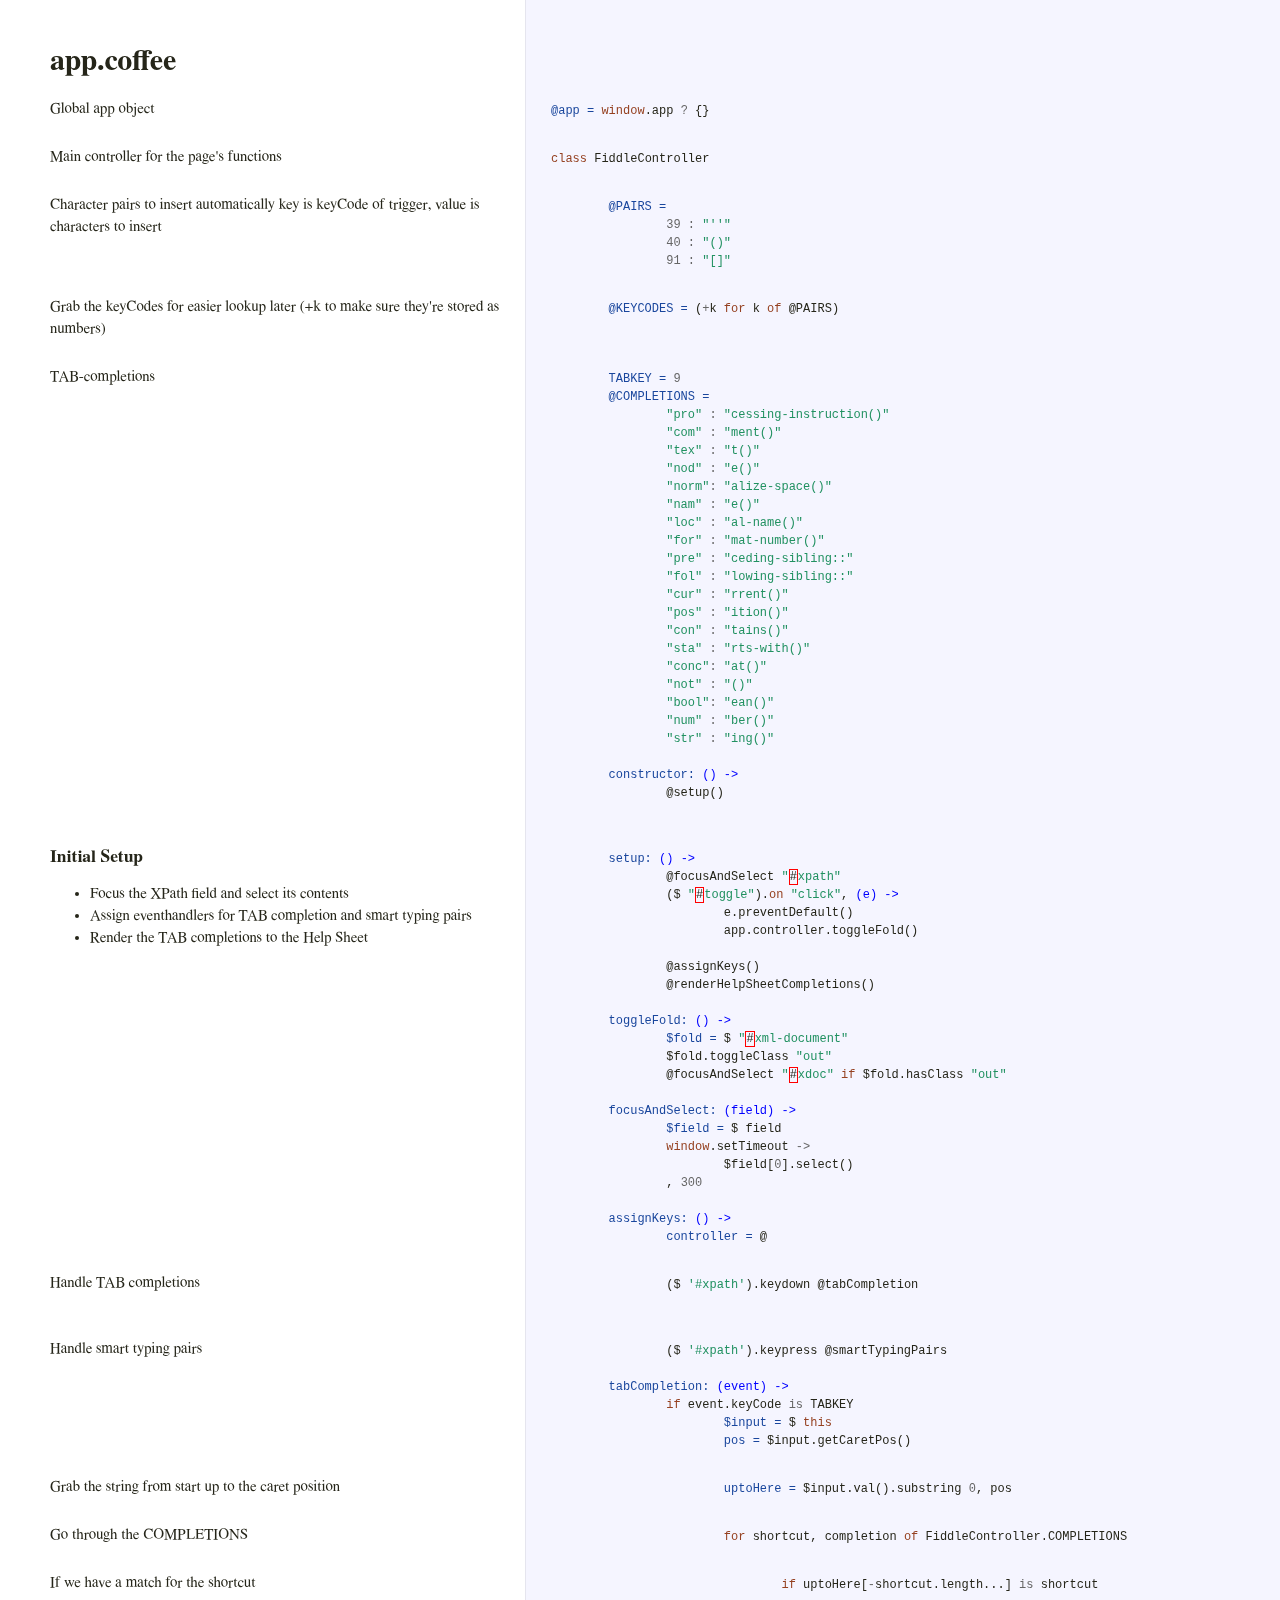
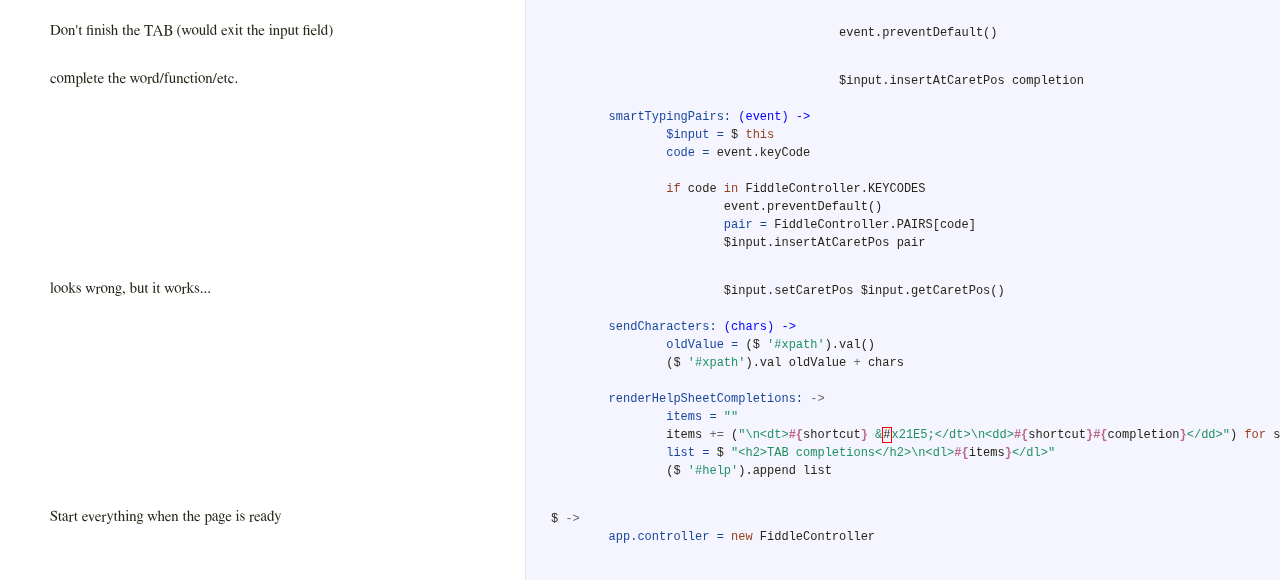
==== docs/app.html @ c20e6775 "Update docs/" ====
<!DOCTYPE html>  <html> <head>   <title>app.coffee</title>   <meta http-equiv="content-type" content="text/html; charset=UTF-8">   <link rel="stylesheet" media="all" href="docco.css" /> </head> <body>   <div id="container">     <div id="background"></div>          <table cellpadding="0" cellspacing="0">       <thead>         <tr>           <th class="docs">             <h1>               app.coffee             </h1>           </th>           <th class="code">           </th>         </tr>       </thead>       <tbody>                               <tr id="section-1">             <td class="docs">               <div class="pilwrap">                 <a class="pilcrow" href="#section-1">&#182;</a>               </div>               <p>Global app object </p>             </td>             <td class="code">               <div class="highlight"><pre><span class="vi">@app = </span><span class="nb">window</span><span class="p">.</span><span class="nx">app</span> <span class="o">?</span> <span class="p">{}</span>	</pre></div>             </td>           </tr>                               <tr id="section-2">             <td class="docs">               <div class="pilwrap">                 <a class="pilcrow" href="#section-2">&#182;</a>               </div>               <p>Main controller for the page's functions</p>             </td>             <td class="code">               <div class="highlight"><pre><span class="k">class</span> <span class="nx">FiddleController</span></pre></div>             </td>           </tr>                               <tr id="section-3">             <td class="docs">               <div class="pilwrap">                 <a class="pilcrow" href="#section-3">&#182;</a>               </div>               <p>Character pairs to insert automatically
key is keyCode of trigger, value is characters to insert</p>             </td>             <td class="code">               <div class="highlight"><pre>	<span class="vi">@PAIRS =</span>
		<span class="mi">39</span> <span class="o">:</span> <span class="s">&quot;&#39;&#39;&quot;</span>
		<span class="mi">40</span> <span class="o">:</span> <span class="s">&quot;()&quot;</span>
		<span class="mi">91</span> <span class="o">:</span> <span class="s">&quot;[]&quot;</span></pre></div>             </td>           </tr>                               <tr id="section-4">             <td class="docs">               <div class="pilwrap">                 <a class="pilcrow" href="#section-4">&#182;</a>               </div>               <p>Grab the keyCodes for easier lookup later (+k to make sure they're stored as numbers)</p>             </td>             <td class="code">               <div class="highlight"><pre>	<span class="vi">@KEYCODES = </span><span class="p">(</span><span class="o">+</span><span class="nx">k</span> <span class="k">for</span> <span class="nx">k</span> <span class="k">of</span> <span class="nx">@PAIRS</span><span class="p">)</span>
	</pre></div>             </td>           </tr>                               <tr id="section-5">             <td class="docs">               <div class="pilwrap">                 <a class="pilcrow" href="#section-5">&#182;</a>               </div>               <p>TAB-completions</p>             </td>             <td class="code">               <div class="highlight"><pre>	<span class="nv">TABKEY = </span><span class="mi">9</span>
	<span class="vi">@COMPLETIONS =</span>
		<span class="s">&quot;pro&quot;</span> <span class="o">:</span> <span class="s">&quot;cessing-instruction()&quot;</span>
		<span class="s">&quot;com&quot;</span> <span class="o">:</span> <span class="s">&quot;ment()&quot;</span>
		<span class="s">&quot;tex&quot;</span> <span class="o">:</span> <span class="s">&quot;t()&quot;</span>
		<span class="s">&quot;nod&quot;</span> <span class="o">:</span> <span class="s">&quot;e()&quot;</span>
		<span class="s">&quot;norm&quot;</span><span class="o">:</span> <span class="s">&quot;alize-space()&quot;</span>
		<span class="s">&quot;nam&quot;</span> <span class="o">:</span> <span class="s">&quot;e()&quot;</span>
		<span class="s">&quot;loc&quot;</span> <span class="o">:</span> <span class="s">&quot;al-name()&quot;</span>
		<span class="s">&quot;for&quot;</span> <span class="o">:</span> <span class="s">&quot;mat-number()&quot;</span>
		<span class="s">&quot;pre&quot;</span> <span class="o">:</span> <span class="s">&quot;ceding-sibling::&quot;</span>
		<span class="s">&quot;fol&quot;</span> <span class="o">:</span> <span class="s">&quot;lowing-sibling::&quot;</span>
		<span class="s">&quot;cur&quot;</span> <span class="o">:</span> <span class="s">&quot;rrent()&quot;</span>
		<span class="s">&quot;pos&quot;</span> <span class="o">:</span> <span class="s">&quot;ition()&quot;</span>
		<span class="s">&quot;con&quot;</span> <span class="o">:</span> <span class="s">&quot;tains()&quot;</span>
		<span class="s">&quot;sta&quot;</span> <span class="o">:</span> <span class="s">&quot;rts-with()&quot;</span>
		<span class="s">&quot;conc&quot;</span><span class="o">:</span> <span class="s">&quot;at()&quot;</span>
		<span class="s">&quot;not&quot;</span> <span class="o">:</span> <span class="s">&quot;()&quot;</span>
		<span class="s">&quot;bool&quot;</span><span class="o">:</span> <span class="s">&quot;ean()&quot;</span>
		<span class="s">&quot;num&quot;</span> <span class="o">:</span> <span class="s">&quot;ber()&quot;</span>
		<span class="s">&quot;str&quot;</span> <span class="o">:</span> <span class="s">&quot;ing()&quot;</span>
	
	<span class="nv">constructor: </span><span class="nf">() -&gt;</span>
		<span class="nx">@setup</span><span class="p">()</span>
	</pre></div>             </td>           </tr>                               <tr id="section-6">             <td class="docs">               <div class="pilwrap">                 <a class="pilcrow" href="#section-6">&#182;</a>               </div>               <h3>Initial Setup</h3>

<ul>
<li>Focus the XPath field and select its contents</li>
<li>Assign eventhandlers for TAB completion and smart typing pairs</li>
<li>Render the TAB completions to the Help Sheet</li>
</ul>             </td>             <td class="code">               <div class="highlight"><pre>	<span class="nv">setup: </span><span class="nf">() -&gt;</span>
		<span class="nx">@focusAndSelect</span> <span class="s">&quot;</span><span class="err">#</span><span class="s">xpath&quot;</span>
		<span class="p">(</span><span class="nx">$</span> <span class="s">&quot;</span><span class="err">#</span><span class="s">toggle&quot;</span><span class="p">).</span><span class="kc">on</span> <span class="s">&quot;click&quot;</span><span class="p">,</span> <span class="nf">(e) -&gt;</span>
			<span class="nx">e</span><span class="p">.</span><span class="nx">preventDefault</span><span class="p">()</span>
			<span class="nx">app</span><span class="p">.</span><span class="nx">controller</span><span class="p">.</span><span class="nx">toggleFold</span><span class="p">()</span>

		<span class="nx">@assignKeys</span><span class="p">()</span>
		<span class="nx">@renderHelpSheetCompletions</span><span class="p">()</span>
	
	<span class="nv">toggleFold: </span><span class="nf">() -&gt;</span>
		<span class="nv">$fold = </span><span class="nx">$</span> <span class="s">&quot;</span><span class="err">#</span><span class="s">xml-document&quot;</span>
		<span class="nx">$fold</span><span class="p">.</span><span class="nx">toggleClass</span> <span class="s">&quot;out&quot;</span>
		<span class="nx">@focusAndSelect</span> <span class="s">&quot;</span><span class="err">#</span><span class="s">xdoc&quot;</span> <span class="k">if</span> <span class="nx">$fold</span><span class="p">.</span><span class="nx">hasClass</span> <span class="s">&quot;out&quot;</span>

	<span class="nv">focusAndSelect: </span><span class="nf">(field) -&gt;</span>
		<span class="nv">$field = </span><span class="nx">$</span> <span class="nx">field</span>
		<span class="nb">window</span><span class="p">.</span><span class="nx">setTimeout</span> <span class="o">-&gt;</span>
			<span class="nx">$field</span><span class="p">[</span><span class="mi">0</span><span class="p">].</span><span class="nx">select</span><span class="p">()</span>
		<span class="p">,</span> <span class="mi">300</span>

	<span class="nv">assignKeys: </span><span class="nf">() -&gt;</span>
		<span class="nv">controller = </span><span class="nx">@</span></pre></div>             </td>           </tr>                               <tr id="section-7">             <td class="docs">               <div class="pilwrap">                 <a class="pilcrow" href="#section-7">&#182;</a>               </div>               <p>Handle TAB completions</p>             </td>             <td class="code">               <div class="highlight"><pre>		<span class="p">(</span><span class="nx">$</span> <span class="s">&#39;#xpath&#39;</span><span class="p">).</span><span class="nx">keydown</span> <span class="nx">@tabCompletion</span>
		</pre></div>             </td>           </tr>                               <tr id="section-8">             <td class="docs">               <div class="pilwrap">                 <a class="pilcrow" href="#section-8">&#182;</a>               </div>               <p>Handle smart typing pairs</p>             </td>             <td class="code">               <div class="highlight"><pre>		<span class="p">(</span><span class="nx">$</span> <span class="s">&#39;#xpath&#39;</span><span class="p">).</span><span class="nx">keypress</span> <span class="nx">@smartTypingPairs</span>
	
	<span class="nv">tabCompletion: </span><span class="nf">(event) -&gt;</span>
		<span class="k">if</span> <span class="nx">event</span><span class="p">.</span><span class="nx">keyCode</span> <span class="o">is</span> <span class="nx">TABKEY</span>
			<span class="nv">$input = </span><span class="nx">$</span> <span class="k">this</span>
			<span class="nv">pos = </span><span class="nx">$input</span><span class="p">.</span><span class="nx">getCaretPos</span><span class="p">()</span></pre></div>             </td>           </tr>                               <tr id="section-9">             <td class="docs">               <div class="pilwrap">                 <a class="pilcrow" href="#section-9">&#182;</a>               </div>               <p>Grab the string from start up to the caret position</p>             </td>             <td class="code">               <div class="highlight"><pre>			<span class="nv">uptoHere = </span><span class="nx">$input</span><span class="p">.</span><span class="nx">val</span><span class="p">().</span><span class="nx">substring</span> <span class="mi">0</span><span class="p">,</span> <span class="nx">pos</span></pre></div>             </td>           </tr>                               <tr id="section-10">             <td class="docs">               <div class="pilwrap">                 <a class="pilcrow" href="#section-10">&#182;</a>               </div>               <p>Go through the COMPLETIONS</p>             </td>             <td class="code">               <div class="highlight"><pre>			<span class="k">for</span> <span class="nx">shortcut</span><span class="p">,</span> <span class="nx">completion</span> <span class="k">of</span> <span class="nx">FiddleController</span><span class="p">.</span><span class="nx">COMPLETIONS</span></pre></div>             </td>           </tr>                               <tr id="section-11">             <td class="docs">               <div class="pilwrap">                 <a class="pilcrow" href="#section-11">&#182;</a>               </div>               <p>If we have a match for the shortcut</p>             </td>             <td class="code">               <div class="highlight"><pre>				<span class="k">if</span> <span class="nx">uptoHere</span><span class="p">[</span><span class="o">-</span><span class="nx">shortcut</span><span class="p">.</span><span class="nx">length</span><span class="p">...]</span> <span class="o">is</span> <span class="nx">shortcut</span></pre></div>             </td>           </tr>                               <tr id="section-12">             <td class="docs">               <div class="pilwrap">                 <a class="pilcrow" href="#section-12">&#182;</a>               </div>               <p>Don't finish the TAB (would exit the input field) </p>             </td>             <td class="code">               <div class="highlight"><pre>					<span class="nx">event</span><span class="p">.</span><span class="nx">preventDefault</span><span class="p">()</span></pre></div>             </td>           </tr>                               <tr id="section-13">             <td class="docs">               <div class="pilwrap">                 <a class="pilcrow" href="#section-13">&#182;</a>               </div>               <p>complete the word/function/etc.</p>             </td>             <td class="code">               <div class="highlight"><pre>					<span class="nx">$input</span><span class="p">.</span><span class="nx">insertAtCaretPos</span> <span class="nx">completion</span>
	
	<span class="nv">smartTypingPairs: </span><span class="nf">(event) -&gt;</span>
		<span class="nv">$input = </span><span class="nx">$</span> <span class="k">this</span>
		<span class="nv">code = </span><span class="nx">event</span><span class="p">.</span><span class="nx">keyCode</span>
		
		<span class="k">if</span> <span class="nx">code</span> <span class="k">in</span> <span class="nx">FiddleController</span><span class="p">.</span><span class="nx">KEYCODES</span>
			<span class="nx">event</span><span class="p">.</span><span class="nx">preventDefault</span><span class="p">()</span>
			<span class="nv">pair = </span><span class="nx">FiddleController</span><span class="p">.</span><span class="nx">PAIRS</span><span class="p">[</span><span class="nx">code</span><span class="p">]</span>
			<span class="nx">$input</span><span class="p">.</span><span class="nx">insertAtCaretPos</span> <span class="nx">pair</span></pre></div>             </td>           </tr>                               <tr id="section-14">             <td class="docs">               <div class="pilwrap">                 <a class="pilcrow" href="#section-14">&#182;</a>               </div>               <p>looks wrong, but it works...</p>             </td>             <td class="code">               <div class="highlight"><pre>			<span class="nx">$input</span><span class="p">.</span><span class="nx">setCaretPos</span> <span class="nx">$input</span><span class="p">.</span><span class="nx">getCaretPos</span><span class="p">()</span>
	
	<span class="nv">sendCharacters: </span><span class="nf">(chars) -&gt;</span>
		<span class="nv">oldValue = </span><span class="p">(</span><span class="nx">$</span> <span class="s">&#39;#xpath&#39;</span><span class="p">).</span><span class="nx">val</span><span class="p">()</span>
		<span class="p">(</span><span class="nx">$</span> <span class="s">&#39;#xpath&#39;</span><span class="p">).</span><span class="nx">val</span> <span class="nx">oldValue</span> <span class="o">+</span> <span class="nx">chars</span>
		
	<span class="nv">renderHelpSheetCompletions: </span><span class="o">-&gt;</span>
		<span class="nv">items = </span><span class="s">&quot;&quot;</span>
		<span class="nx">items</span> <span class="o">+=</span> <span class="p">(</span><span class="s">&quot;\n&lt;dt&gt;</span><span class="si">#{</span><span class="nx">shortcut</span><span class="si">}</span><span class="s"> &amp;</span><span class="err">#</span><span class="s">x21E5;&lt;/dt&gt;\n&lt;dd&gt;</span><span class="si">#{</span><span class="nx">shortcut</span><span class="si">}#{</span><span class="nx">completion</span><span class="si">}</span><span class="s">&lt;/dd&gt;&quot;</span><span class="p">)</span> <span class="k">for</span> <span class="nx">shortcut</span><span class="p">,</span> <span class="nx">completion</span> <span class="k">of</span> <span class="nx">FiddleController</span><span class="p">.</span><span class="nx">COMPLETIONS</span> 
		<span class="nv">list = </span><span class="nx">$</span> <span class="s">&quot;&lt;h2&gt;TAB completions&lt;/h2&gt;\n&lt;dl&gt;</span><span class="si">#{</span><span class="nx">items</span><span class="si">}</span><span class="s">&lt;/dl&gt;&quot;</span>
		<span class="p">(</span><span class="nx">$</span> <span class="s">&#39;#help&#39;</span><span class="p">).</span><span class="nx">append</span> <span class="nx">list</span></pre></div>             </td>           </tr>                               <tr id="section-15">             <td class="docs">               <div class="pilwrap">                 <a class="pilcrow" href="#section-15">&#182;</a>               </div>               <p>Start everything when the page is ready</p>             </td>             <td class="code">               <div class="highlight"><pre><span class="nx">$</span> <span class="o">-&gt;</span>
	<span class="nv">app.controller = </span><span class="k">new</span> <span class="nx">FiddleController</span>

</pre></div>             </td>           </tr>                </tbody>     </table>   </div> </body> </html>
---- docs/docco.css ----
/*--------------------- Layout and Typography ----------------------------*/
body {
  font-family: 'Palatino Linotype', 'Book Antiqua', Palatino, FreeSerif, serif;
  font-size: 15px;
  line-height: 22px;
  color: #252519;
  margin: 0; padding: 0;
}
a {
  color: #261a3b;
}
  a:visited {
    color: #261a3b;
  }
p {
  margin: 0 0 15px 0;
}
h1, h2, h3, h4, h5, h6 {
  margin: 0px 0 15px 0;
}
  h1 {
    margin-top: 40px;
  }
#container {
  position: relative;
}
#background {
  position: fixed;
  top: 0; left: 525px; right: 0; bottom: 0;
  background: #f5f5ff;
  border-left: 1px solid #e5e5ee;
  z-index: -1;
}
#jump_to, #jump_page {
  background: white;
  -webkit-box-shadow: 0 0 25px #777; -moz-box-shadow: 0 0 25px #777;
  -webkit-border-bottom-left-radius: 5px; -moz-border-radius-bottomleft: 5px;
  font: 10px Arial;
  text-transform: uppercase;
  cursor: pointer;
  text-align: right;
}
#jump_to, #jump_wrapper {
  position: fixed;
  right: 0; top: 0;
  padding: 5px 10px;
}
  #jump_wrapper {
    padding: 0;
    display: none;
  }
    #jump_to:hover #jump_wrapper {
      display: block;
    }
    #jump_page {
      padding: 5px 0 3px;
      margin: 0 0 25px 25px;
    }
      #jump_page .source {
        display: block;
        padding: 5px 10px;
        text-decoration: none;
        border-top: 1px solid #eee;
      }
        #jump_page .source:hover {
          background: #f5f5ff;
        }
        #jump_page .source:first-child {
        }
table td {
  border: 0;
  outline: 0;
}
  td.docs, th.docs {
    max-width: 450px;
    min-width: 450px;
    min-height: 5px;
    padding: 10px 25px 1px 50px;
    overflow-x: hidden;
    vertical-align: top;
    text-align: left;
  }
    .docs pre {
      margin: 15px 0 15px;
      padding-left: 15px;
    }
    .docs p tt, .docs p code {
      background: #f8f8ff;
      border: 1px solid #dedede;
      font-size: 12px;
      padding: 0 0.2em;
    }
    .pilwrap {
      position: relative;
    }
      .pilcrow {
        font: 12px Arial;
        text-decoration: none;
        color: #454545;
        position: absolute;
        top: 3px; left: -20px;
        padding: 1px 2px;
        opacity: 0;
        -webkit-transition: opacity 0.2s linear;
      }
        td.docs:hover .pilcrow {
          opacity: 1;
        }
  td.code, th.code {
    padding: 14px 15px 16px 25px;
    width: 100%;
    vertical-align: top;
    background: #f5f5ff;
    border-left: 1px solid #e5e5ee;
  }
    pre, tt, code {
      font-size: 12px; line-height: 18px;
      font-family: Monaco, Consolas, "Lucida Console", monospace;
      margin: 0; padding: 0;
    }


/*---------------------- Syntax Highlighting -----------------------------*/
td.linenos { background-color: #f0f0f0; padding-right: 10px; }
span.lineno { background-color: #f0f0f0; padding: 0 5px 0 5px; }
body .hll { background-color: #ffffcc }
body .c { color: #408080; font-style: italic }  /* Comment */
body .err { border: 1px solid #FF0000 }         /* Error */
body .k { color: #954121 }                      /* Keyword */
body .o { color: #666666 }                      /* Operator */
body .cm { color: #408080; font-style: italic } /* Comment.Multiline */
body .cp { color: #BC7A00 }                     /* Comment.Preproc */
body .c1 { color: #408080; font-style: italic } /* Comment.Single */
body .cs { color: #408080; font-style: italic } /* Comment.Special */
body .gd { color: #A00000 }                     /* Generic.Deleted */
body .ge { font-style: italic }                 /* Generic.Emph */
body .gr { color: #FF0000 }                     /* Generic.Error */
body .gh { color: #000080; font-weight: bold }  /* Generic.Heading */
body .gi { color: #00A000 }                     /* Generic.Inserted */
body .go { color: #808080 }                     /* Generic.Output */
body .gp { color: #000080; font-weight: bold }  /* Generic.Prompt */
body .gs { font-weight: bold }                  /* Generic.Strong */
body .gu { color: #800080; font-weight: bold }  /* Generic.Subheading */
body .gt { color: #0040D0 }                     /* Generic.Traceback */
body .kc { color: #954121 }                     /* Keyword.Constant */
body .kd { color: #954121; font-weight: bold }  /* Keyword.Declaration */
body .kn { color: #954121; font-weight: bold }  /* Keyword.Namespace */
body .kp { color: #954121 }                     /* Keyword.Pseudo */
body .kr { color: #954121; font-weight: bold }  /* Keyword.Reserved */
body .kt { color: #B00040 }                     /* Keyword.Type */
body .m { color: #666666 }                      /* Literal.Number */
body .s { color: #219161 }                      /* Literal.String */
body .na { color: #7D9029 }                     /* Name.Attribute */
body .nb { color: #954121 }                     /* Name.Builtin */
body .nc { color: #0000FF; font-weight: bold }  /* Name.Class */
body .no { color: #880000 }                     /* Name.Constant */
body .nd { color: #AA22FF }                     /* Name.Decorator */
body .ni { color: #999999; font-weight: bold }  /* Name.Entity */
body .ne { color: #D2413A; font-weight: bold }  /* Name.Exception */
body .nf { color: #0000FF }                     /* Name.Function */
body .nl { color: #A0A000 }                     /* Name.Label */
body .nn { color: #0000FF; font-weight: bold }  /* Name.Namespace */
body .nt { color: #954121; font-weight: bold }  /* Name.Tag */
body .nv { color: #19469D }                     /* Name.Variable */
body .ow { color: #AA22FF; font-weight: bold }  /* Operator.Word */
body .w { color: #bbbbbb }                      /* Text.Whitespace */
body .mf { color: #666666 }                     /* Literal.Number.Float */
body .mh { color: #666666 }                     /* Literal.Number.Hex */
body .mi { color: #666666 }                     /* Literal.Number.Integer */
body .mo { color: #666666 }                     /* Literal.Number.Oct */
body .sb { color: #219161 }                     /* Literal.String.Backtick */
body .sc { color: #219161 }                     /* Literal.String.Char */
body .sd { color: #219161; font-style: italic } /* Literal.String.Doc */
body .s2 { color: #219161 }                     /* Literal.String.Double */
body .se { color: #BB6622; font-weight: bold }  /* Literal.String.Escape */
body .sh { color: #219161 }                     /* Literal.String.Heredoc */
body .si { color: #BB6688; font-weight: bold }  /* Literal.String.Interpol */
body .sx { color: #954121 }                     /* Literal.String.Other */
body .sr { color: #BB6688 }                     /* Literal.String.Regex */
body .s1 { color: #219161 }                     /* Literal.String.Single */
body .ss { color: #19469D }                     /* Literal.String.Symbol */
body .bp { color: #954121 }                     /* Name.Builtin.Pseudo */
body .vc { color: #19469D }                     /* Name.Variable.Class */
body .vg { color: #19469D }                     /* Name.Variable.Global */
body .vi { color: #19469D }                     /* Name.Variable.Instance */
body .il { color: #666666 }                     /* Literal.Number.Integer.Long */
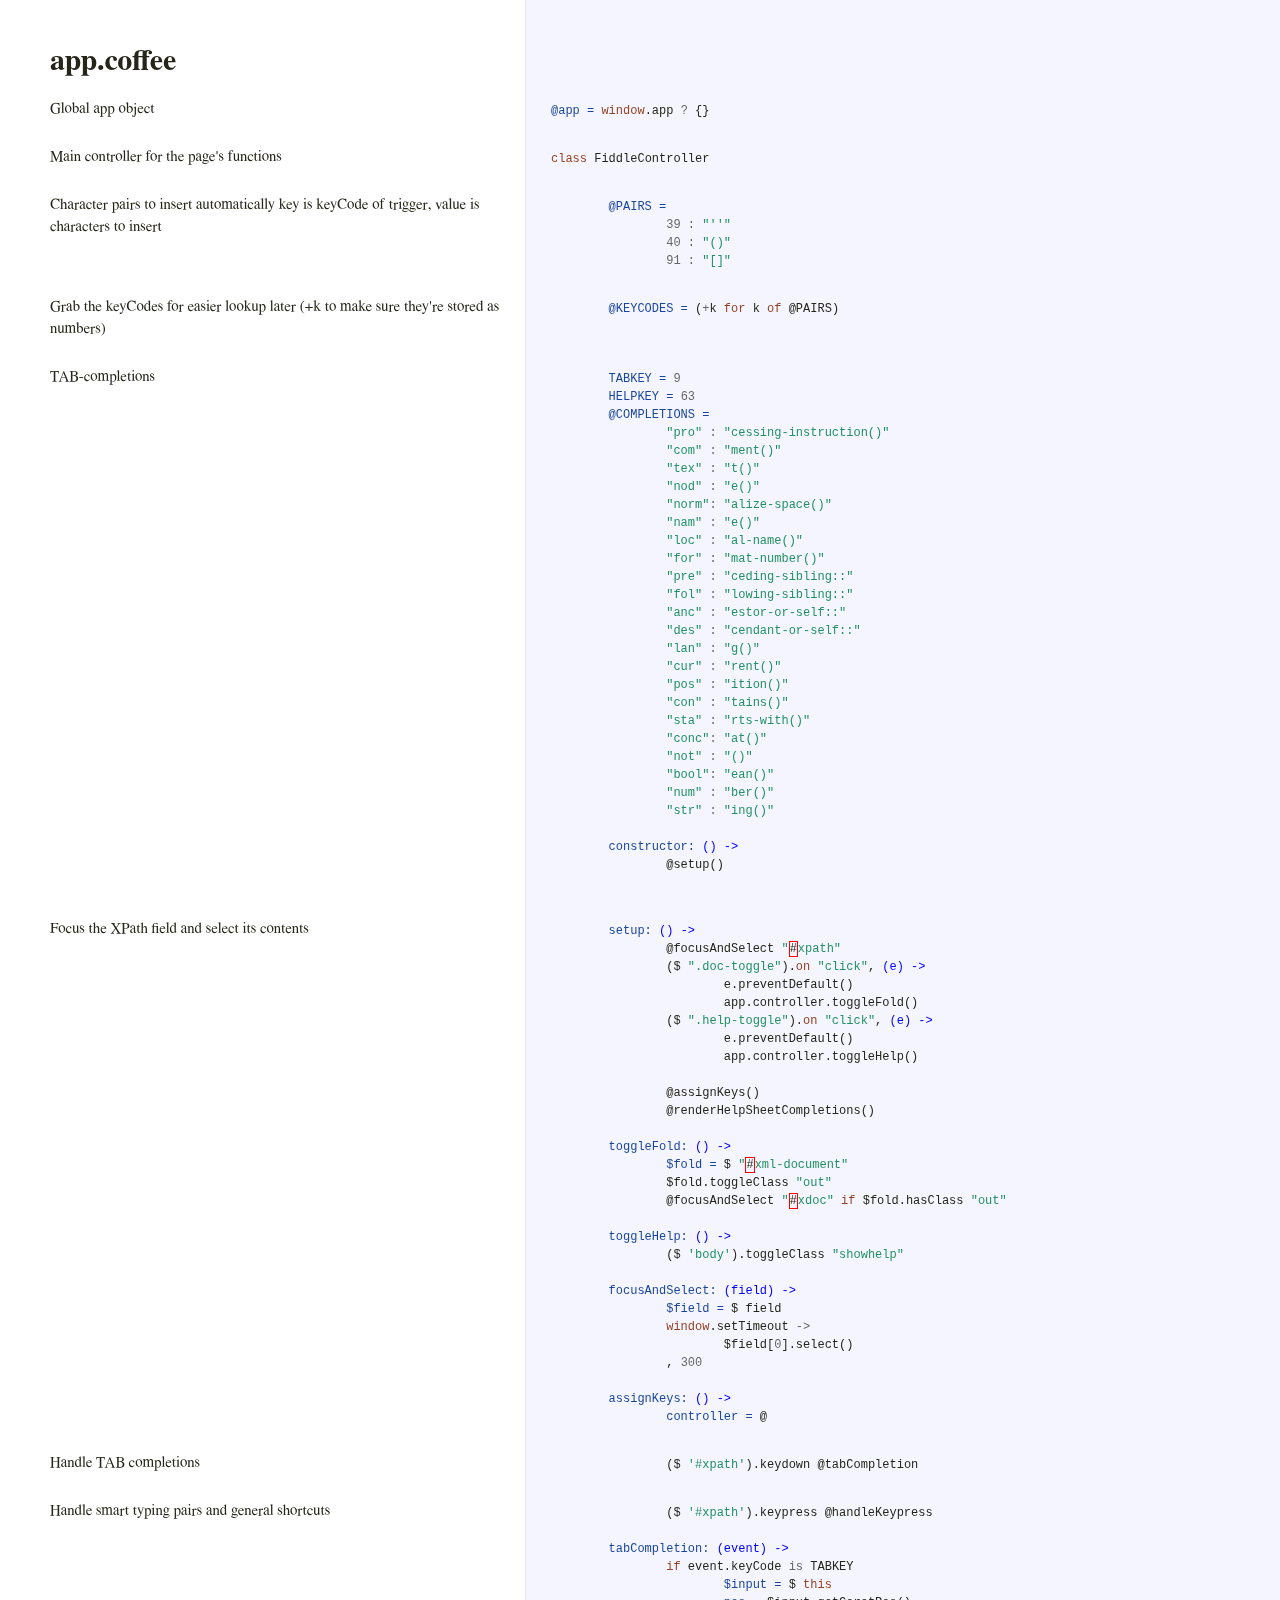
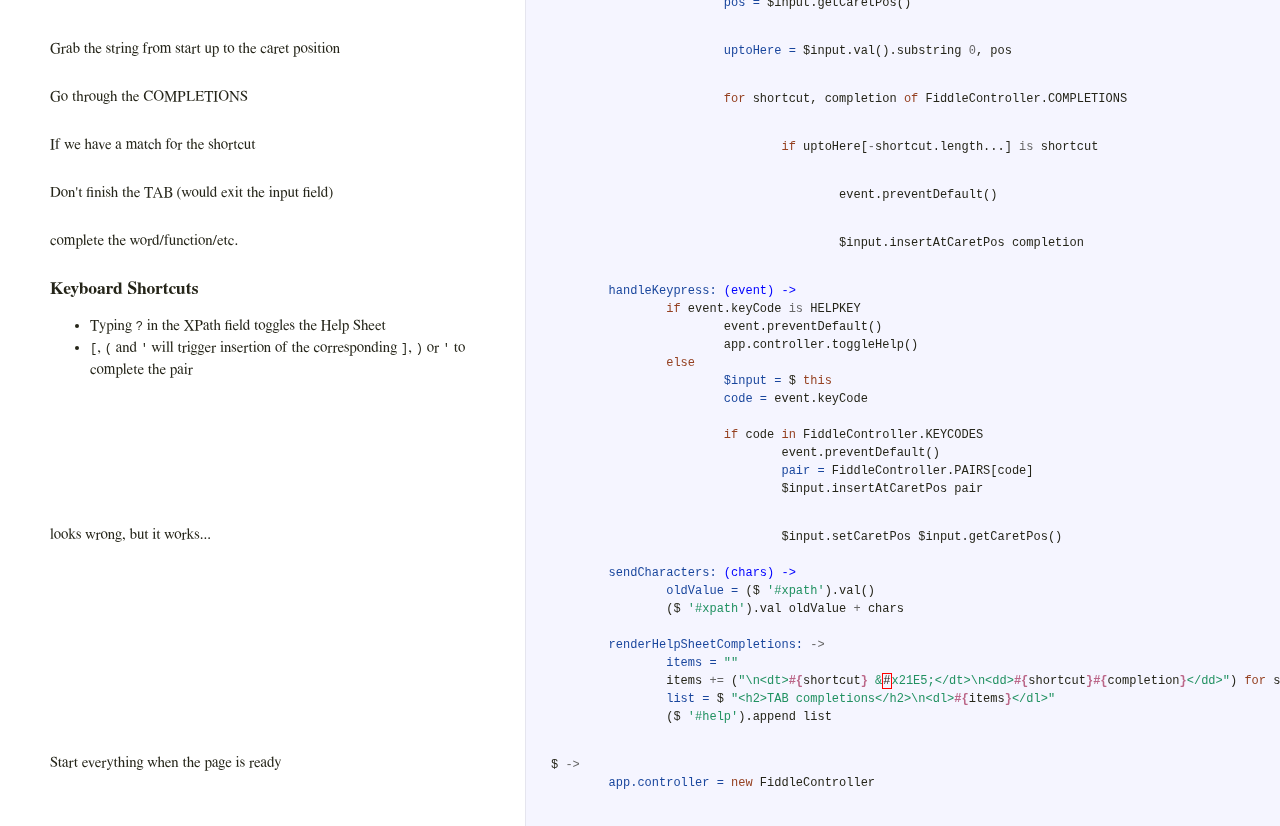
==== commit 421379cc: "Update docs/" ====
--- a/docs/app.html
+++ b/docs/app.html
@@ -4,6 +4,7 @@
 		<span class="mi">40</span> <span class="o">:</span> <span class="s">&quot;()&quot;</span>
 		<span class="mi">91</span> <span class="o">:</span> <span class="s">&quot;[]&quot;</span></pre></div>             </td>           </tr>                               <tr id="section-4">             <td class="docs">               <div class="pilwrap">                 <a class="pilcrow" href="#section-4">&#182;</a>               </div>               <p>Grab the keyCodes for easier lookup later (+k to make sure they're stored as numbers)</p>             </td>             <td class="code">               <div class="highlight"><pre>	<span class="vi">@KEYCODES = </span><span class="p">(</span><span class="o">+</span><span class="nx">k</span> <span class="k">for</span> <span class="nx">k</span> <span class="k">of</span> <span class="nx">@PAIRS</span><span class="p">)</span>
 	</pre></div>             </td>           </tr>                               <tr id="section-5">             <td class="docs">               <div class="pilwrap">                 <a class="pilcrow" href="#section-5">&#182;</a>               </div>               <p>TAB-completions</p>             </td>             <td class="code">               <div class="highlight"><pre>	<span class="nv">TABKEY = </span><span class="mi">9</span>
+	<span class="nv">HELPKEY = </span><span class="mi">63</span>
 	<span class="vi">@COMPLETIONS =</span>
 		<span class="s">&quot;pro&quot;</span> <span class="o">:</span> <span class="s">&quot;cessing-instruction()&quot;</span>
 		<span class="s">&quot;com&quot;</span> <span class="o">:</span> <span class="s">&quot;ment()&quot;</span>
@@ -15,7 +16,10 @@
 		<span class="s">&quot;for&quot;</span> <span class="o">:</span> <span class="s">&quot;mat-number()&quot;</span>
 		<span class="s">&quot;pre&quot;</span> <span class="o">:</span> <span class="s">&quot;ceding-sibling::&quot;</span>
 		<span class="s">&quot;fol&quot;</span> <span class="o">:</span> <span class="s">&quot;lowing-sibling::&quot;</span>
-		<span class="s">&quot;cur&quot;</span> <span class="o">:</span> <span class="s">&quot;rrent()&quot;</span>
+		<span class="s">&quot;anc&quot;</span> <span class="o">:</span> <span class="s">&quot;estor-or-self::&quot;</span>
+		<span class="s">&quot;des&quot;</span> <span class="o">:</span> <span class="s">&quot;cendant-or-self::&quot;</span>
+		<span class="s">&quot;lan&quot;</span> <span class="o">:</span> <span class="s">&quot;g()&quot;</span>
+		<span class="s">&quot;cur&quot;</span> <span class="o">:</span> <span class="s">&quot;rent()&quot;</span>
 		<span class="s">&quot;pos&quot;</span> <span class="o">:</span> <span class="s">&quot;ition()&quot;</span>
 		<span class="s">&quot;con&quot;</span> <span class="o">:</span> <span class="s">&quot;tains()&quot;</span>
 		<span class="s">&quot;sta&quot;</span> <span class="o">:</span> <span class="s">&quot;rts-with()&quot;</span>
@@ -27,17 +31,14 @@
 	
 	<span class="nv">constructor: </span><span class="nf">() -&gt;</span>
 		<span class="nx">@setup</span><span class="p">()</span>
-	</pre></div>             </td>           </tr>                               <tr id="section-6">             <td class="docs">               <div class="pilwrap">                 <a class="pilcrow" href="#section-6">&#182;</a>               </div>               <h3>Initial Setup</h3>
-
-<ul>
-<li>Focus the XPath field and select its contents</li>
-<li>Assign eventhandlers for TAB completion and smart typing pairs</li>
-<li>Render the TAB completions to the Help Sheet</li>
-</ul>             </td>             <td class="code">               <div class="highlight"><pre>	<span class="nv">setup: </span><span class="nf">() -&gt;</span>
+	</pre></div>             </td>           </tr>                               <tr id="section-6">             <td class="docs">               <div class="pilwrap">                 <a class="pilcrow" href="#section-6">&#182;</a>               </div>               <p>Focus the XPath field and select its contents</p>             </td>             <td class="code">               <div class="highlight"><pre>	<span class="nv">setup: </span><span class="nf">() -&gt;</span>
 		<span class="nx">@focusAndSelect</span> <span class="s">&quot;</span><span class="err">#</span><span class="s">xpath&quot;</span>
-		<span class="p">(</span><span class="nx">$</span> <span class="s">&quot;</span><span class="err">#</span><span class="s">toggle&quot;</span><span class="p">).</span><span class="kc">on</span> <span class="s">&quot;click&quot;</span><span class="p">,</span> <span class="nf">(e) -&gt;</span>
+		<span class="p">(</span><span class="nx">$</span> <span class="s">&quot;.doc-toggle&quot;</span><span class="p">).</span><span class="kc">on</span> <span class="s">&quot;click&quot;</span><span class="p">,</span> <span class="nf">(e) -&gt;</span>
 			<span class="nx">e</span><span class="p">.</span><span class="nx">preventDefault</span><span class="p">()</span>
 			<span class="nx">app</span><span class="p">.</span><span class="nx">controller</span><span class="p">.</span><span class="nx">toggleFold</span><span class="p">()</span>
+		<span class="p">(</span><span class="nx">$</span> <span class="s">&quot;.help-toggle&quot;</span><span class="p">).</span><span class="kc">on</span> <span class="s">&quot;click&quot;</span><span class="p">,</span> <span class="nf">(e) -&gt;</span>
+			<span class="nx">e</span><span class="p">.</span><span class="nx">preventDefault</span><span class="p">()</span>
+			<span class="nx">app</span><span class="p">.</span><span class="nx">controller</span><span class="p">.</span><span class="nx">toggleHelp</span><span class="p">()</span>
 
 		<span class="nx">@assignKeys</span><span class="p">()</span>
 		<span class="nx">@renderHelpSheetCompletions</span><span class="p">()</span>
@@ -46,6 +47,9 @@
 		<span class="nv">$fold = </span><span class="nx">$</span> <span class="s">&quot;</span><span class="err">#</span><span class="s">xml-document&quot;</span>
 		<span class="nx">$fold</span><span class="p">.</span><span class="nx">toggleClass</span> <span class="s">&quot;out&quot;</span>
 		<span class="nx">@focusAndSelect</span> <span class="s">&quot;</span><span class="err">#</span><span class="s">xdoc&quot;</span> <span class="k">if</span> <span class="nx">$fold</span><span class="p">.</span><span class="nx">hasClass</span> <span class="s">&quot;out&quot;</span>
+		
+	<span class="nv">toggleHelp: </span><span class="nf">() -&gt;</span>
+		<span class="p">(</span><span class="nx">$</span> <span class="s">&#39;body&#39;</span><span class="p">).</span><span class="nx">toggleClass</span> <span class="s">&quot;showhelp&quot;</span>
 
 	<span class="nv">focusAndSelect: </span><span class="nf">(field) -&gt;</span>
 		<span class="nv">$field = </span><span class="nx">$</span> <span class="nx">field</span>
@@ -54,22 +58,28 @@
 		<span class="p">,</span> <span class="mi">300</span>
 
 	<span class="nv">assignKeys: </span><span class="nf">() -&gt;</span>
-		<span class="nv">controller = </span><span class="nx">@</span></pre></div>             </td>           </tr>                               <tr id="section-7">             <td class="docs">               <div class="pilwrap">                 <a class="pilcrow" href="#section-7">&#182;</a>               </div>               <p>Handle TAB completions</p>             </td>             <td class="code">               <div class="highlight"><pre>		<span class="p">(</span><span class="nx">$</span> <span class="s">&#39;#xpath&#39;</span><span class="p">).</span><span class="nx">keydown</span> <span class="nx">@tabCompletion</span>
-		</pre></div>             </td>           </tr>                               <tr id="section-8">             <td class="docs">               <div class="pilwrap">                 <a class="pilcrow" href="#section-8">&#182;</a>               </div>               <p>Handle smart typing pairs</p>             </td>             <td class="code">               <div class="highlight"><pre>		<span class="p">(</span><span class="nx">$</span> <span class="s">&#39;#xpath&#39;</span><span class="p">).</span><span class="nx">keypress</span> <span class="nx">@smartTypingPairs</span>
-	
+		<span class="nv">controller = </span><span class="nx">@</span></pre></div>             </td>           </tr>                               <tr id="section-7">             <td class="docs">               <div class="pilwrap">                 <a class="pilcrow" href="#section-7">&#182;</a>               </div>               <p>Handle TAB completions</p>             </td>             <td class="code">               <div class="highlight"><pre>		<span class="p">(</span><span class="nx">$</span> <span class="s">&#39;#xpath&#39;</span><span class="p">).</span><span class="nx">keydown</span> <span class="nx">@tabCompletion</span></pre></div>             </td>           </tr>                               <tr id="section-8">             <td class="docs">               <div class="pilwrap">                 <a class="pilcrow" href="#section-8">&#182;</a>               </div>               <p>Handle smart typing pairs and general shortcuts</p>             </td>             <td class="code">               <div class="highlight"><pre>		<span class="p">(</span><span class="nx">$</span> <span class="s">&#39;#xpath&#39;</span><span class="p">).</span><span class="nx">keypress</span> <span class="nx">@handleKeypress</span>
+
 	<span class="nv">tabCompletion: </span><span class="nf">(event) -&gt;</span>
 		<span class="k">if</span> <span class="nx">event</span><span class="p">.</span><span class="nx">keyCode</span> <span class="o">is</span> <span class="nx">TABKEY</span>
 			<span class="nv">$input = </span><span class="nx">$</span> <span class="k">this</span>
-			<span class="nv">pos = </span><span class="nx">$input</span><span class="p">.</span><span class="nx">getCaretPos</span><span class="p">()</span></pre></div>             </td>           </tr>                               <tr id="section-9">             <td class="docs">               <div class="pilwrap">                 <a class="pilcrow" href="#section-9">&#182;</a>               </div>               <p>Grab the string from start up to the caret position</p>             </td>             <td class="code">               <div class="highlight"><pre>			<span class="nv">uptoHere = </span><span class="nx">$input</span><span class="p">.</span><span class="nx">val</span><span class="p">().</span><span class="nx">substring</span> <span class="mi">0</span><span class="p">,</span> <span class="nx">pos</span></pre></div>             </td>           </tr>                               <tr id="section-10">             <td class="docs">               <div class="pilwrap">                 <a class="pilcrow" href="#section-10">&#182;</a>               </div>               <p>Go through the COMPLETIONS</p>             </td>             <td class="code">               <div class="highlight"><pre>			<span class="k">for</span> <span class="nx">shortcut</span><span class="p">,</span> <span class="nx">completion</span> <span class="k">of</span> <span class="nx">FiddleController</span><span class="p">.</span><span class="nx">COMPLETIONS</span></pre></div>             </td>           </tr>                               <tr id="section-11">             <td class="docs">               <div class="pilwrap">                 <a class="pilcrow" href="#section-11">&#182;</a>               </div>               <p>If we have a match for the shortcut</p>             </td>             <td class="code">               <div class="highlight"><pre>				<span class="k">if</span> <span class="nx">uptoHere</span><span class="p">[</span><span class="o">-</span><span class="nx">shortcut</span><span class="p">.</span><span class="nx">length</span><span class="p">...]</span> <span class="o">is</span> <span class="nx">shortcut</span></pre></div>             </td>           </tr>                               <tr id="section-12">             <td class="docs">               <div class="pilwrap">                 <a class="pilcrow" href="#section-12">&#182;</a>               </div>               <p>Don't finish the TAB (would exit the input field) </p>             </td>             <td class="code">               <div class="highlight"><pre>					<span class="nx">event</span><span class="p">.</span><span class="nx">preventDefault</span><span class="p">()</span></pre></div>             </td>           </tr>                               <tr id="section-13">             <td class="docs">               <div class="pilwrap">                 <a class="pilcrow" href="#section-13">&#182;</a>               </div>               <p>complete the word/function/etc.</p>             </td>             <td class="code">               <div class="highlight"><pre>					<span class="nx">$input</span><span class="p">.</span><span class="nx">insertAtCaretPos</span> <span class="nx">completion</span>
-	
-	<span class="nv">smartTypingPairs: </span><span class="nf">(event) -&gt;</span>
-		<span class="nv">$input = </span><span class="nx">$</span> <span class="k">this</span>
-		<span class="nv">code = </span><span class="nx">event</span><span class="p">.</span><span class="nx">keyCode</span>
+			<span class="nv">pos = </span><span class="nx">$input</span><span class="p">.</span><span class="nx">getCaretPos</span><span class="p">()</span></pre></div>             </td>           </tr>                               <tr id="section-9">             <td class="docs">               <div class="pilwrap">                 <a class="pilcrow" href="#section-9">&#182;</a>               </div>               <p>Grab the string from start up to the caret position</p>             </td>             <td class="code">               <div class="highlight"><pre>			<span class="nv">uptoHere = </span><span class="nx">$input</span><span class="p">.</span><span class="nx">val</span><span class="p">().</span><span class="nx">substring</span> <span class="mi">0</span><span class="p">,</span> <span class="nx">pos</span></pre></div>             </td>           </tr>                               <tr id="section-10">             <td class="docs">               <div class="pilwrap">                 <a class="pilcrow" href="#section-10">&#182;</a>               </div>               <p>Go through the COMPLETIONS</p>             </td>             <td class="code">               <div class="highlight"><pre>			<span class="k">for</span> <span class="nx">shortcut</span><span class="p">,</span> <span class="nx">completion</span> <span class="k">of</span> <span class="nx">FiddleController</span><span class="p">.</span><span class="nx">COMPLETIONS</span></pre></div>             </td>           </tr>                               <tr id="section-11">             <td class="docs">               <div class="pilwrap">                 <a class="pilcrow" href="#section-11">&#182;</a>               </div>               <p>If we have a match for the shortcut</p>             </td>             <td class="code">               <div class="highlight"><pre>				<span class="k">if</span> <span class="nx">uptoHere</span><span class="p">[</span><span class="o">-</span><span class="nx">shortcut</span><span class="p">.</span><span class="nx">length</span><span class="p">...]</span> <span class="o">is</span> <span class="nx">shortcut</span></pre></div>             </td>           </tr>                               <tr id="section-12">             <td class="docs">               <div class="pilwrap">                 <a class="pilcrow" href="#section-12">&#182;</a>               </div>               <p>Don't finish the TAB (would exit the input field) </p>             </td>             <td class="code">               <div class="highlight"><pre>					<span class="nx">event</span><span class="p">.</span><span class="nx">preventDefault</span><span class="p">()</span></pre></div>             </td>           </tr>                               <tr id="section-13">             <td class="docs">               <div class="pilwrap">                 <a class="pilcrow" href="#section-13">&#182;</a>               </div>               <p>complete the word/function/etc.</p>             </td>             <td class="code">               <div class="highlight"><pre>					<span class="nx">$input</span><span class="p">.</span><span class="nx">insertAtCaretPos</span> <span class="nx">completion</span></pre></div>             </td>           </tr>                               <tr id="section-14">             <td class="docs">               <div class="pilwrap">                 <a class="pilcrow" href="#section-14">&#182;</a>               </div>               <h3>Keyboard Shortcuts</h3>
+
+<ul>
+<li>Typing <code>?</code> in the XPath field toggles the Help Sheet</li>
+<li><code>[</code>, <code>(</code> and <code>'</code> will trigger insertion of the corresponding <code>]</code>, <code>)</code> or <code>'</code> to complete the pair</li>
+</ul>             </td>             <td class="code">               <div class="highlight"><pre>	<span class="nv">handleKeypress: </span><span class="nf">(event) -&gt;</span>
+		<span class="k">if</span> <span class="nx">event</span><span class="p">.</span><span class="nx">keyCode</span> <span class="o">is</span> <span class="nx">HELPKEY</span>
+			<span class="nx">event</span><span class="p">.</span><span class="nx">preventDefault</span><span class="p">()</span>
+			<span class="nx">app</span><span class="p">.</span><span class="nx">controller</span><span class="p">.</span><span class="nx">toggleHelp</span><span class="p">()</span>
+		<span class="k">else</span>
+			<span class="nv">$input = </span><span class="nx">$</span> <span class="k">this</span>
+			<span class="nv">code = </span><span class="nx">event</span><span class="p">.</span><span class="nx">keyCode</span>
 		
-		<span class="k">if</span> <span class="nx">code</span> <span class="k">in</span> <span class="nx">FiddleController</span><span class="p">.</span><span class="nx">KEYCODES</span>
-			<span class="nx">event</span><span class="p">.</span><span class="nx">preventDefault</span><span class="p">()</span>
-			<span class="nv">pair = </span><span class="nx">FiddleController</span><span class="p">.</span><span class="nx">PAIRS</span><span class="p">[</span><span class="nx">code</span><span class="p">]</span>
-			<span class="nx">$input</span><span class="p">.</span><span class="nx">insertAtCaretPos</span> <span class="nx">pair</span></pre></div>             </td>           </tr>                               <tr id="section-14">             <td class="docs">               <div class="pilwrap">                 <a class="pilcrow" href="#section-14">&#182;</a>               </div>               <p>looks wrong, but it works...</p>             </td>             <td class="code">               <div class="highlight"><pre>			<span class="nx">$input</span><span class="p">.</span><span class="nx">setCaretPos</span> <span class="nx">$input</span><span class="p">.</span><span class="nx">getCaretPos</span><span class="p">()</span>
+			<span class="k">if</span> <span class="nx">code</span> <span class="k">in</span> <span class="nx">FiddleController</span><span class="p">.</span><span class="nx">KEYCODES</span>
+				<span class="nx">event</span><span class="p">.</span><span class="nx">preventDefault</span><span class="p">()</span>
+				<span class="nv">pair = </span><span class="nx">FiddleController</span><span class="p">.</span><span class="nx">PAIRS</span><span class="p">[</span><span class="nx">code</span><span class="p">]</span>
+				<span class="nx">$input</span><span class="p">.</span><span class="nx">insertAtCaretPos</span> <span class="nx">pair</span></pre></div>             </td>           </tr>                               <tr id="section-15">             <td class="docs">               <div class="pilwrap">                 <a class="pilcrow" href="#section-15">&#182;</a>               </div>               <p>looks wrong, but it works...</p>             </td>             <td class="code">               <div class="highlight"><pre>				<span class="nx">$input</span><span class="p">.</span><span class="nx">setCaretPos</span> <span class="nx">$input</span><span class="p">.</span><span class="nx">getCaretPos</span><span class="p">()</span>
 	
 	<span class="nv">sendCharacters: </span><span class="nf">(chars) -&gt;</span>
 		<span class="nv">oldValue = </span><span class="p">(</span><span class="nx">$</span> <span class="s">&#39;#xpath&#39;</span><span class="p">).</span><span class="nx">val</span><span class="p">()</span>
@@ -79,7 +89,7 @@
 		<span class="nv">items = </span><span class="s">&quot;&quot;</span>
 		<span class="nx">items</span> <span class="o">+=</span> <span class="p">(</span><span class="s">&quot;\n&lt;dt&gt;</span><span class="si">#{</span><span class="nx">shortcut</span><span class="si">}</span><span class="s"> &amp;</span><span class="err">#</span><span class="s">x21E5;&lt;/dt&gt;\n&lt;dd&gt;</span><span class="si">#{</span><span class="nx">shortcut</span><span class="si">}#{</span><span class="nx">completion</span><span class="si">}</span><span class="s">&lt;/dd&gt;&quot;</span><span class="p">)</span> <span class="k">for</span> <span class="nx">shortcut</span><span class="p">,</span> <span class="nx">completion</span> <span class="k">of</span> <span class="nx">FiddleController</span><span class="p">.</span><span class="nx">COMPLETIONS</span> 
 		<span class="nv">list = </span><span class="nx">$</span> <span class="s">&quot;&lt;h2&gt;TAB completions&lt;/h2&gt;\n&lt;dl&gt;</span><span class="si">#{</span><span class="nx">items</span><span class="si">}</span><span class="s">&lt;/dl&gt;&quot;</span>
-		<span class="p">(</span><span class="nx">$</span> <span class="s">&#39;#help&#39;</span><span class="p">).</span><span class="nx">append</span> <span class="nx">list</span></pre></div>             </td>           </tr>                               <tr id="section-15">             <td class="docs">               <div class="pilwrap">                 <a class="pilcrow" href="#section-15">&#182;</a>               </div>               <p>Start everything when the page is ready</p>             </td>             <td class="code">               <div class="highlight"><pre><span class="nx">$</span> <span class="o">-&gt;</span>
+		<span class="p">(</span><span class="nx">$</span> <span class="s">&#39;#help&#39;</span><span class="p">).</span><span class="nx">append</span> <span class="nx">list</span></pre></div>             </td>           </tr>                               <tr id="section-16">             <td class="docs">               <div class="pilwrap">                 <a class="pilcrow" href="#section-16">&#182;</a>               </div>               <p>Start everything when the page is ready</p>             </td>             <td class="code">               <div class="highlight"><pre><span class="nx">$</span> <span class="o">-&gt;</span>
 	<span class="nv">app.controller = </span><span class="k">new</span> <span class="nx">FiddleController</span>
 
 </pre></div>             </td>           </tr>                </tbody>     </table>   </div> </body> </html> 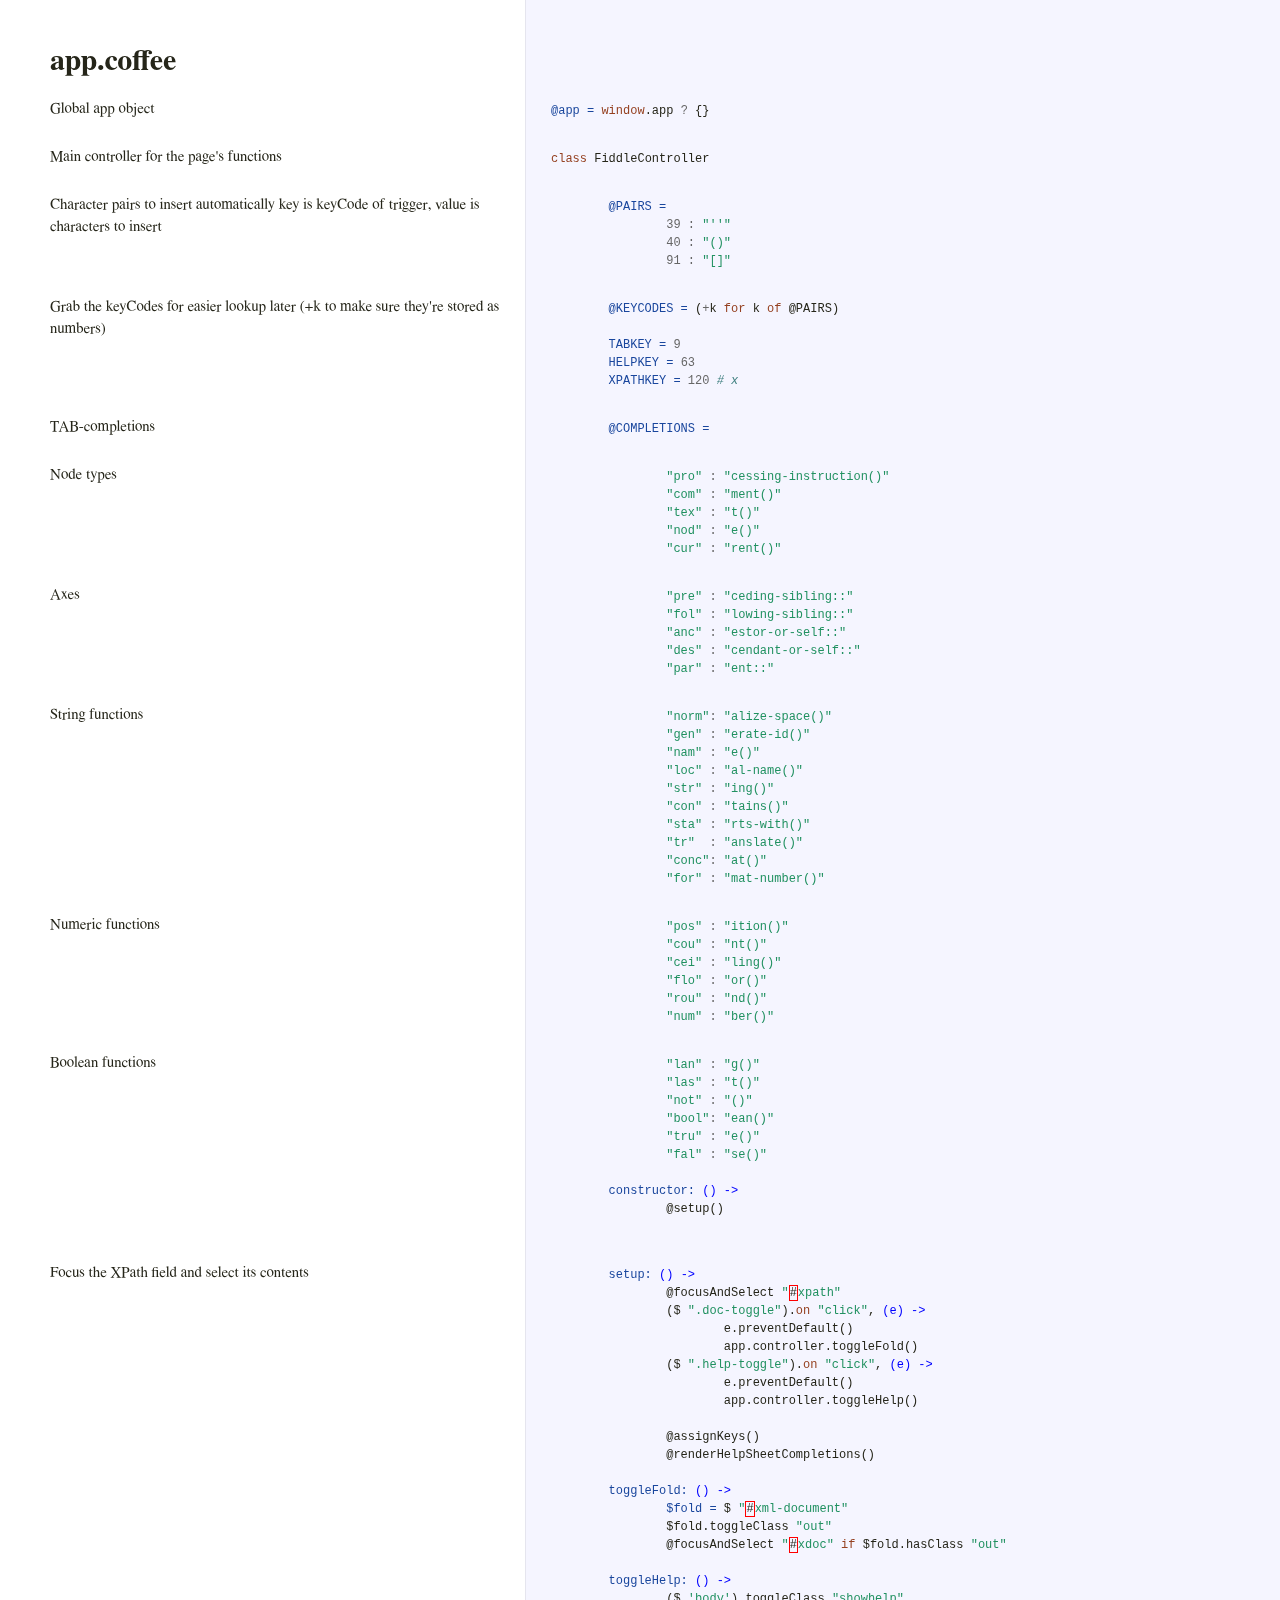
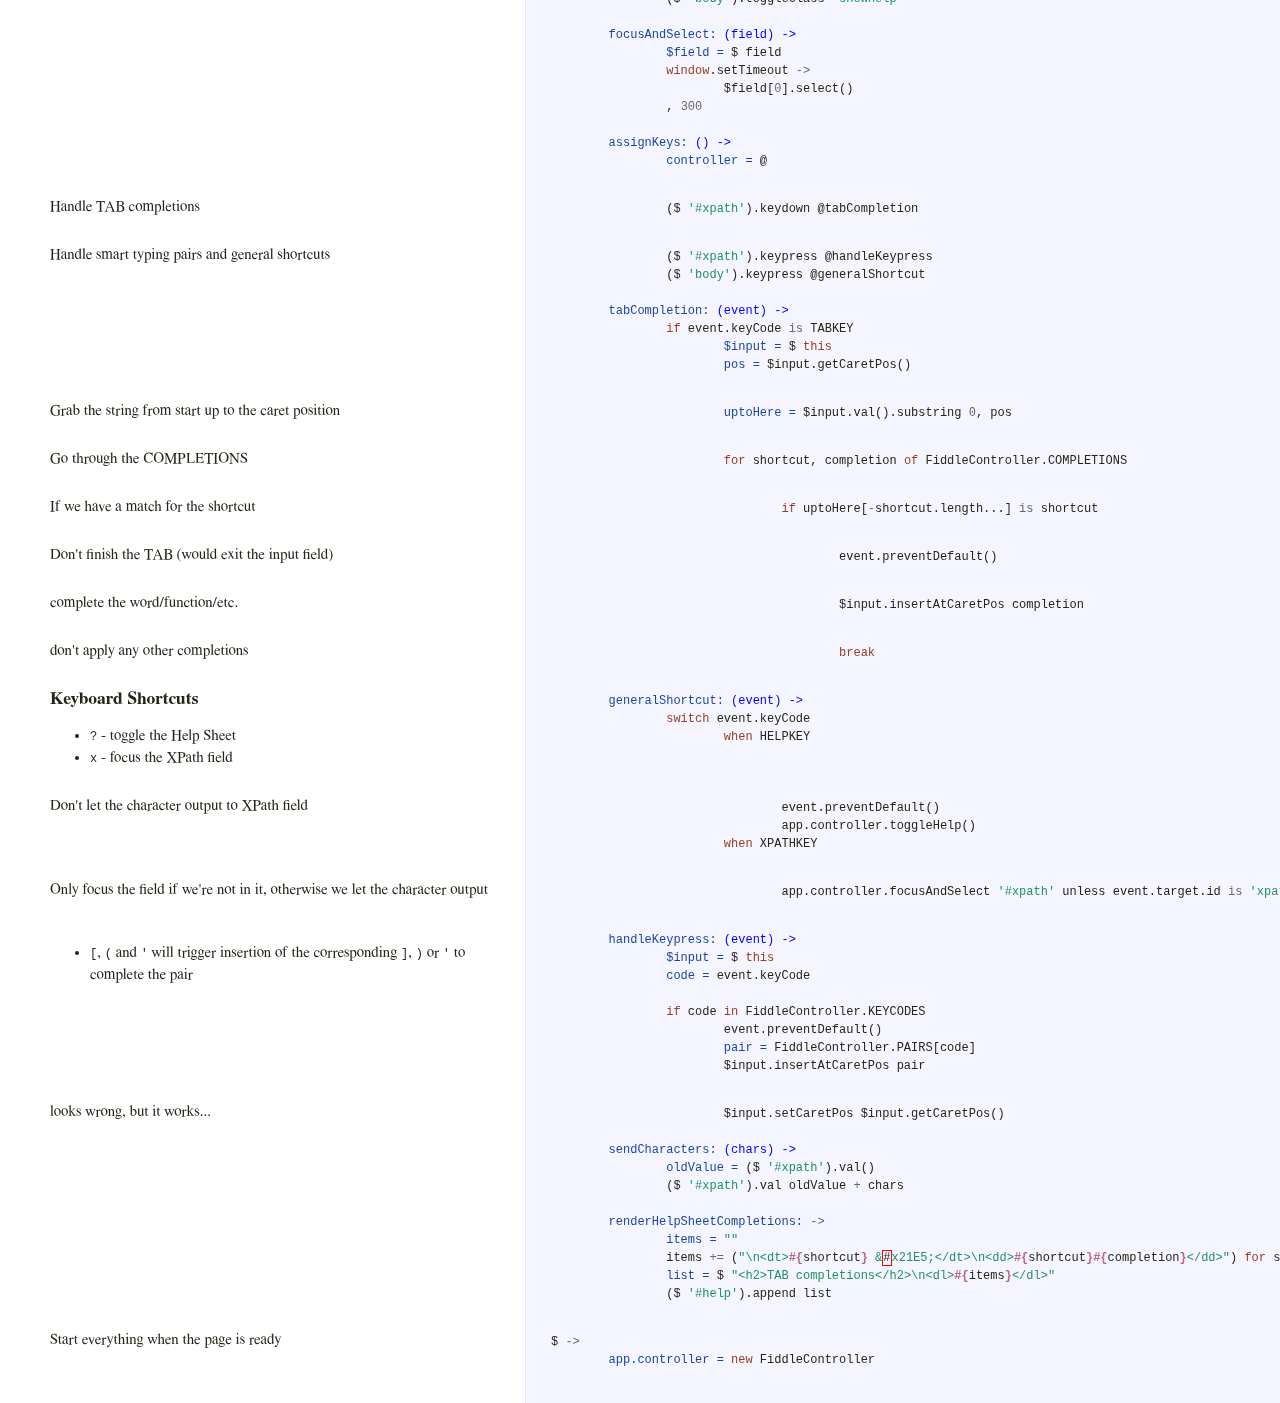
==== commit 709c790d: "Add a few comments to explain" ====
--- a/docs/app.html
+++ b/docs/app.html
@@ -3,35 +3,41 @@
 		<span class="mi">39</span> <span class="o">:</span> <span class="s">&quot;&#39;&#39;&quot;</span>
 		<span class="mi">40</span> <span class="o">:</span> <span class="s">&quot;()&quot;</span>
 		<span class="mi">91</span> <span class="o">:</span> <span class="s">&quot;[]&quot;</span></pre></div>             </td>           </tr>                               <tr id="section-4">             <td class="docs">               <div class="pilwrap">                 <a class="pilcrow" href="#section-4">&#182;</a>               </div>               <p>Grab the keyCodes for easier lookup later (+k to make sure they're stored as numbers)</p>             </td>             <td class="code">               <div class="highlight"><pre>	<span class="vi">@KEYCODES = </span><span class="p">(</span><span class="o">+</span><span class="nx">k</span> <span class="k">for</span> <span class="nx">k</span> <span class="k">of</span> <span class="nx">@PAIRS</span><span class="p">)</span>
-	</pre></div>             </td>           </tr>                               <tr id="section-5">             <td class="docs">               <div class="pilwrap">                 <a class="pilcrow" href="#section-5">&#182;</a>               </div>               <p>TAB-completions</p>             </td>             <td class="code">               <div class="highlight"><pre>	<span class="nv">TABKEY = </span><span class="mi">9</span>
+
+	<span class="nv">TABKEY = </span><span class="mi">9</span>
 	<span class="nv">HELPKEY = </span><span class="mi">63</span>
-	<span class="vi">@COMPLETIONS =</span>
-		<span class="s">&quot;pro&quot;</span> <span class="o">:</span> <span class="s">&quot;cessing-instruction()&quot;</span>
+	<span class="nv">XPATHKEY = </span><span class="mi">120</span> <span class="c1"># x</span></pre></div>             </td>           </tr>                               <tr id="section-5">             <td class="docs">               <div class="pilwrap">                 <a class="pilcrow" href="#section-5">&#182;</a>               </div>               <p>TAB-completions</p>             </td>             <td class="code">               <div class="highlight"><pre>	<span class="vi">@COMPLETIONS =</span></pre></div>             </td>           </tr>                               <tr id="section-6">             <td class="docs">               <div class="pilwrap">                 <a class="pilcrow" href="#section-6">&#182;</a>               </div>               <p>Node types</p>             </td>             <td class="code">               <div class="highlight"><pre>		<span class="s">&quot;pro&quot;</span> <span class="o">:</span> <span class="s">&quot;cessing-instruction()&quot;</span>
 		<span class="s">&quot;com&quot;</span> <span class="o">:</span> <span class="s">&quot;ment()&quot;</span>
 		<span class="s">&quot;tex&quot;</span> <span class="o">:</span> <span class="s">&quot;t()&quot;</span>
 		<span class="s">&quot;nod&quot;</span> <span class="o">:</span> <span class="s">&quot;e()&quot;</span>
-		<span class="s">&quot;norm&quot;</span><span class="o">:</span> <span class="s">&quot;alize-space()&quot;</span>
-		<span class="s">&quot;nam&quot;</span> <span class="o">:</span> <span class="s">&quot;e()&quot;</span>
-		<span class="s">&quot;loc&quot;</span> <span class="o">:</span> <span class="s">&quot;al-name()&quot;</span>
-		<span class="s">&quot;for&quot;</span> <span class="o">:</span> <span class="s">&quot;mat-number()&quot;</span>
-		<span class="s">&quot;pre&quot;</span> <span class="o">:</span> <span class="s">&quot;ceding-sibling::&quot;</span>
+		<span class="s">&quot;cur&quot;</span> <span class="o">:</span> <span class="s">&quot;rent()&quot;</span></pre></div>             </td>           </tr>                               <tr id="section-7">             <td class="docs">               <div class="pilwrap">                 <a class="pilcrow" href="#section-7">&#182;</a>               </div>               <p>Axes</p>             </td>             <td class="code">               <div class="highlight"><pre>		<span class="s">&quot;pre&quot;</span> <span class="o">:</span> <span class="s">&quot;ceding-sibling::&quot;</span>
 		<span class="s">&quot;fol&quot;</span> <span class="o">:</span> <span class="s">&quot;lowing-sibling::&quot;</span>
 		<span class="s">&quot;anc&quot;</span> <span class="o">:</span> <span class="s">&quot;estor-or-self::&quot;</span>
 		<span class="s">&quot;des&quot;</span> <span class="o">:</span> <span class="s">&quot;cendant-or-self::&quot;</span>
-		<span class="s">&quot;lan&quot;</span> <span class="o">:</span> <span class="s">&quot;g()&quot;</span>
-		<span class="s">&quot;cur&quot;</span> <span class="o">:</span> <span class="s">&quot;rent()&quot;</span>
-		<span class="s">&quot;pos&quot;</span> <span class="o">:</span> <span class="s">&quot;ition()&quot;</span>
+		<span class="s">&quot;par&quot;</span> <span class="o">:</span> <span class="s">&quot;ent::&quot;</span></pre></div>             </td>           </tr>                               <tr id="section-8">             <td class="docs">               <div class="pilwrap">                 <a class="pilcrow" href="#section-8">&#182;</a>               </div>               <p>String functions</p>             </td>             <td class="code">               <div class="highlight"><pre>		<span class="s">&quot;norm&quot;</span><span class="o">:</span> <span class="s">&quot;alize-space()&quot;</span>
+		<span class="s">&quot;gen&quot;</span> <span class="o">:</span> <span class="s">&quot;erate-id()&quot;</span>
+		<span class="s">&quot;nam&quot;</span> <span class="o">:</span> <span class="s">&quot;e()&quot;</span>
+		<span class="s">&quot;loc&quot;</span> <span class="o">:</span> <span class="s">&quot;al-name()&quot;</span>
+		<span class="s">&quot;str&quot;</span> <span class="o">:</span> <span class="s">&quot;ing()&quot;</span>
 		<span class="s">&quot;con&quot;</span> <span class="o">:</span> <span class="s">&quot;tains()&quot;</span>
 		<span class="s">&quot;sta&quot;</span> <span class="o">:</span> <span class="s">&quot;rts-with()&quot;</span>
+		<span class="s">&quot;tr&quot;</span>  <span class="o">:</span> <span class="s">&quot;anslate()&quot;</span>
 		<span class="s">&quot;conc&quot;</span><span class="o">:</span> <span class="s">&quot;at()&quot;</span>
+		<span class="s">&quot;for&quot;</span> <span class="o">:</span> <span class="s">&quot;mat-number()&quot;</span></pre></div>             </td>           </tr>                               <tr id="section-9">             <td class="docs">               <div class="pilwrap">                 <a class="pilcrow" href="#section-9">&#182;</a>               </div>               <p>Numeric functions</p>             </td>             <td class="code">               <div class="highlight"><pre>		<span class="s">&quot;pos&quot;</span> <span class="o">:</span> <span class="s">&quot;ition()&quot;</span>
+		<span class="s">&quot;cou&quot;</span> <span class="o">:</span> <span class="s">&quot;nt()&quot;</span>
+		<span class="s">&quot;cei&quot;</span> <span class="o">:</span> <span class="s">&quot;ling()&quot;</span>
+		<span class="s">&quot;flo&quot;</span> <span class="o">:</span> <span class="s">&quot;or()&quot;</span>
+		<span class="s">&quot;rou&quot;</span> <span class="o">:</span> <span class="s">&quot;nd()&quot;</span>
+		<span class="s">&quot;num&quot;</span> <span class="o">:</span> <span class="s">&quot;ber()&quot;</span></pre></div>             </td>           </tr>                               <tr id="section-10">             <td class="docs">               <div class="pilwrap">                 <a class="pilcrow" href="#section-10">&#182;</a>               </div>               <p>Boolean functions</p>             </td>             <td class="code">               <div class="highlight"><pre>		<span class="s">&quot;lan&quot;</span> <span class="o">:</span> <span class="s">&quot;g()&quot;</span>
+		<span class="s">&quot;las&quot;</span> <span class="o">:</span> <span class="s">&quot;t()&quot;</span>
 		<span class="s">&quot;not&quot;</span> <span class="o">:</span> <span class="s">&quot;()&quot;</span>
 		<span class="s">&quot;bool&quot;</span><span class="o">:</span> <span class="s">&quot;ean()&quot;</span>
-		<span class="s">&quot;num&quot;</span> <span class="o">:</span> <span class="s">&quot;ber()&quot;</span>
-		<span class="s">&quot;str&quot;</span> <span class="o">:</span> <span class="s">&quot;ing()&quot;</span>
+		<span class="s">&quot;tru&quot;</span> <span class="o">:</span> <span class="s">&quot;e()&quot;</span>
+		<span class="s">&quot;fal&quot;</span> <span class="o">:</span> <span class="s">&quot;se()&quot;</span>
 	
 	<span class="nv">constructor: </span><span class="nf">() -&gt;</span>
 		<span class="nx">@setup</span><span class="p">()</span>
-	</pre></div>             </td>           </tr>                               <tr id="section-6">             <td class="docs">               <div class="pilwrap">                 <a class="pilcrow" href="#section-6">&#182;</a>               </div>               <p>Focus the XPath field and select its contents</p>             </td>             <td class="code">               <div class="highlight"><pre>	<span class="nv">setup: </span><span class="nf">() -&gt;</span>
+	</pre></div>             </td>           </tr>                               <tr id="section-11">             <td class="docs">               <div class="pilwrap">                 <a class="pilcrow" href="#section-11">&#182;</a>               </div>               <p>Focus the XPath field and select its contents</p>             </td>             <td class="code">               <div class="highlight"><pre>	<span class="nv">setup: </span><span class="nf">() -&gt;</span>
 		<span class="nx">@focusAndSelect</span> <span class="s">&quot;</span><span class="err">#</span><span class="s">xpath&quot;</span>
 		<span class="p">(</span><span class="nx">$</span> <span class="s">&quot;.doc-toggle&quot;</span><span class="p">).</span><span class="kc">on</span> <span class="s">&quot;click&quot;</span><span class="p">,</span> <span class="nf">(e) -&gt;</span>
 			<span class="nx">e</span><span class="p">.</span><span class="nx">preventDefault</span><span class="p">()</span>
@@ -58,28 +64,31 @@
 		<span class="p">,</span> <span class="mi">300</span>
 
 	<span class="nv">assignKeys: </span><span class="nf">() -&gt;</span>
-		<span class="nv">controller = </span><span class="nx">@</span></pre></div>             </td>           </tr>                               <tr id="section-7">             <td class="docs">               <div class="pilwrap">                 <a class="pilcrow" href="#section-7">&#182;</a>               </div>               <p>Handle TAB completions</p>             </td>             <td class="code">               <div class="highlight"><pre>		<span class="p">(</span><span class="nx">$</span> <span class="s">&#39;#xpath&#39;</span><span class="p">).</span><span class="nx">keydown</span> <span class="nx">@tabCompletion</span></pre></div>             </td>           </tr>                               <tr id="section-8">             <td class="docs">               <div class="pilwrap">                 <a class="pilcrow" href="#section-8">&#182;</a>               </div>               <p>Handle smart typing pairs and general shortcuts</p>             </td>             <td class="code">               <div class="highlight"><pre>		<span class="p">(</span><span class="nx">$</span> <span class="s">&#39;#xpath&#39;</span><span class="p">).</span><span class="nx">keypress</span> <span class="nx">@handleKeypress</span>
+		<span class="nv">controller = </span><span class="nx">@</span></pre></div>             </td>           </tr>                               <tr id="section-12">             <td class="docs">               <div class="pilwrap">                 <a class="pilcrow" href="#section-12">&#182;</a>               </div>               <p>Handle TAB completions</p>             </td>             <td class="code">               <div class="highlight"><pre>		<span class="p">(</span><span class="nx">$</span> <span class="s">&#39;#xpath&#39;</span><span class="p">).</span><span class="nx">keydown</span> <span class="nx">@tabCompletion</span></pre></div>             </td>           </tr>                               <tr id="section-13">             <td class="docs">               <div class="pilwrap">                 <a class="pilcrow" href="#section-13">&#182;</a>               </div>               <p>Handle smart typing pairs and general shortcuts</p>             </td>             <td class="code">               <div class="highlight"><pre>		<span class="p">(</span><span class="nx">$</span> <span class="s">&#39;#xpath&#39;</span><span class="p">).</span><span class="nx">keypress</span> <span class="nx">@handleKeypress</span>
+		<span class="p">(</span><span class="nx">$</span> <span class="s">&#39;body&#39;</span><span class="p">).</span><span class="nx">keypress</span> <span class="nx">@generalShortcut</span>
 
 	<span class="nv">tabCompletion: </span><span class="nf">(event) -&gt;</span>
 		<span class="k">if</span> <span class="nx">event</span><span class="p">.</span><span class="nx">keyCode</span> <span class="o">is</span> <span class="nx">TABKEY</span>
 			<span class="nv">$input = </span><span class="nx">$</span> <span class="k">this</span>
-			<span class="nv">pos = </span><span class="nx">$input</span><span class="p">.</span><span class="nx">getCaretPos</span><span class="p">()</span></pre></div>             </td>           </tr>                               <tr id="section-9">             <td class="docs">               <div class="pilwrap">                 <a class="pilcrow" href="#section-9">&#182;</a>               </div>               <p>Grab the string from start up to the caret position</p>             </td>             <td class="code">               <div class="highlight"><pre>			<span class="nv">uptoHere = </span><span class="nx">$input</span><span class="p">.</span><span class="nx">val</span><span class="p">().</span><span class="nx">substring</span> <span class="mi">0</span><span class="p">,</span> <span class="nx">pos</span></pre></div>             </td>           </tr>                               <tr id="section-10">             <td class="docs">               <div class="pilwrap">                 <a class="pilcrow" href="#section-10">&#182;</a>               </div>               <p>Go through the COMPLETIONS</p>             </td>             <td class="code">               <div class="highlight"><pre>			<span class="k">for</span> <span class="nx">shortcut</span><span class="p">,</span> <span class="nx">completion</span> <span class="k">of</span> <span class="nx">FiddleController</span><span class="p">.</span><span class="nx">COMPLETIONS</span></pre></div>             </td>           </tr>                               <tr id="section-11">             <td class="docs">               <div class="pilwrap">                 <a class="pilcrow" href="#section-11">&#182;</a>               </div>               <p>If we have a match for the shortcut</p>             </td>             <td class="code">               <div class="highlight"><pre>				<span class="k">if</span> <span class="nx">uptoHere</span><span class="p">[</span><span class="o">-</span><span class="nx">shortcut</span><span class="p">.</span><span class="nx">length</span><span class="p">...]</span> <span class="o">is</span> <span class="nx">shortcut</span></pre></div>             </td>           </tr>                               <tr id="section-12">             <td class="docs">               <div class="pilwrap">                 <a class="pilcrow" href="#section-12">&#182;</a>               </div>               <p>Don't finish the TAB (would exit the input field) </p>             </td>             <td class="code">               <div class="highlight"><pre>					<span class="nx">event</span><span class="p">.</span><span class="nx">preventDefault</span><span class="p">()</span></pre></div>             </td>           </tr>                               <tr id="section-13">             <td class="docs">               <div class="pilwrap">                 <a class="pilcrow" href="#section-13">&#182;</a>               </div>               <p>complete the word/function/etc.</p>             </td>             <td class="code">               <div class="highlight"><pre>					<span class="nx">$input</span><span class="p">.</span><span class="nx">insertAtCaretPos</span> <span class="nx">completion</span></pre></div>             </td>           </tr>                               <tr id="section-14">             <td class="docs">               <div class="pilwrap">                 <a class="pilcrow" href="#section-14">&#182;</a>               </div>               <h3>Keyboard Shortcuts</h3>
+			<span class="nv">pos = </span><span class="nx">$input</span><span class="p">.</span><span class="nx">getCaretPos</span><span class="p">()</span></pre></div>             </td>           </tr>                               <tr id="section-14">             <td class="docs">               <div class="pilwrap">                 <a class="pilcrow" href="#section-14">&#182;</a>               </div>               <p>Grab the string from start up to the caret position</p>             </td>             <td class="code">               <div class="highlight"><pre>			<span class="nv">uptoHere = </span><span class="nx">$input</span><span class="p">.</span><span class="nx">val</span><span class="p">().</span><span class="nx">substring</span> <span class="mi">0</span><span class="p">,</span> <span class="nx">pos</span></pre></div>             </td>           </tr>                               <tr id="section-15">             <td class="docs">               <div class="pilwrap">                 <a class="pilcrow" href="#section-15">&#182;</a>               </div>               <p>Go through the COMPLETIONS</p>             </td>             <td class="code">               <div class="highlight"><pre>			<span class="k">for</span> <span class="nx">shortcut</span><span class="p">,</span> <span class="nx">completion</span> <span class="k">of</span> <span class="nx">FiddleController</span><span class="p">.</span><span class="nx">COMPLETIONS</span></pre></div>             </td>           </tr>                               <tr id="section-16">             <td class="docs">               <div class="pilwrap">                 <a class="pilcrow" href="#section-16">&#182;</a>               </div>               <p>If we have a match for the shortcut</p>             </td>             <td class="code">               <div class="highlight"><pre>				<span class="k">if</span> <span class="nx">uptoHere</span><span class="p">[</span><span class="o">-</span><span class="nx">shortcut</span><span class="p">.</span><span class="nx">length</span><span class="p">...]</span> <span class="o">is</span> <span class="nx">shortcut</span></pre></div>             </td>           </tr>                               <tr id="section-17">             <td class="docs">               <div class="pilwrap">                 <a class="pilcrow" href="#section-17">&#182;</a>               </div>               <p>Don't finish the TAB (would exit the input field) </p>             </td>             <td class="code">               <div class="highlight"><pre>					<span class="nx">event</span><span class="p">.</span><span class="nx">preventDefault</span><span class="p">()</span></pre></div>             </td>           </tr>                               <tr id="section-18">             <td class="docs">               <div class="pilwrap">                 <a class="pilcrow" href="#section-18">&#182;</a>               </div>               <p>complete the word/function/etc.</p>             </td>             <td class="code">               <div class="highlight"><pre>					<span class="nx">$input</span><span class="p">.</span><span class="nx">insertAtCaretPos</span> <span class="nx">completion</span></pre></div>             </td>           </tr>                               <tr id="section-19">             <td class="docs">               <div class="pilwrap">                 <a class="pilcrow" href="#section-19">&#182;</a>               </div>               <p>don't apply any other completions </p>             </td>             <td class="code">               <div class="highlight"><pre>					<span class="k">break</span></pre></div>             </td>           </tr>                               <tr id="section-20">             <td class="docs">               <div class="pilwrap">                 <a class="pilcrow" href="#section-20">&#182;</a>               </div>               <h3>Keyboard Shortcuts</h3>
 
 <ul>
-<li>Typing <code>?</code> in the XPath field toggles the Help Sheet</li>
+<li><code>?</code> - toggle the Help Sheet</li>
+<li><code>x</code> - focus the XPath field</li>
+</ul>             </td>             <td class="code">               <div class="highlight"><pre>	<span class="nv">generalShortcut: </span><span class="nf">(event) -&gt;</span>
+		<span class="k">switch</span> <span class="nx">event</span><span class="p">.</span><span class="nx">keyCode</span>
+			<span class="k">when</span> <span class="nx">HELPKEY</span></pre></div>             </td>           </tr>                               <tr id="section-21">             <td class="docs">               <div class="pilwrap">                 <a class="pilcrow" href="#section-21">&#182;</a>               </div>               <p>Don't let the character output to XPath field</p>             </td>             <td class="code">               <div class="highlight"><pre>				<span class="nx">event</span><span class="p">.</span><span class="nx">preventDefault</span><span class="p">()</span>
+				<span class="nx">app</span><span class="p">.</span><span class="nx">controller</span><span class="p">.</span><span class="nx">toggleHelp</span><span class="p">()</span>
+			<span class="k">when</span> <span class="nx">XPATHKEY</span></pre></div>             </td>           </tr>                               <tr id="section-22">             <td class="docs">               <div class="pilwrap">                 <a class="pilcrow" href="#section-22">&#182;</a>               </div>               <p>Only focus the field if we're not in it, otherwise we let the character output</p>             </td>             <td class="code">               <div class="highlight"><pre>				<span class="nx">app</span><span class="p">.</span><span class="nx">controller</span><span class="p">.</span><span class="nx">focusAndSelect</span> <span class="s">&#39;#xpath&#39;</span> <span class="nx">unless</span> <span class="nx">event</span><span class="p">.</span><span class="nx">target</span><span class="p">.</span><span class="nx">id</span> <span class="o">is</span> <span class="s">&#39;xpath&#39;</span></pre></div>             </td>           </tr>                               <tr id="section-23">             <td class="docs">               <div class="pilwrap">                 <a class="pilcrow" href="#section-23">&#182;</a>               </div>               <ul>
 <li><code>[</code>, <code>(</code> and <code>'</code> will trigger insertion of the corresponding <code>]</code>, <code>)</code> or <code>'</code> to complete the pair</li>
 </ul>             </td>             <td class="code">               <div class="highlight"><pre>	<span class="nv">handleKeypress: </span><span class="nf">(event) -&gt;</span>
-		<span class="k">if</span> <span class="nx">event</span><span class="p">.</span><span class="nx">keyCode</span> <span class="o">is</span> <span class="nx">HELPKEY</span>
+		<span class="nv">$input = </span><span class="nx">$</span> <span class="k">this</span>
+		<span class="nv">code = </span><span class="nx">event</span><span class="p">.</span><span class="nx">keyCode</span>
+
+		<span class="k">if</span> <span class="nx">code</span> <span class="k">in</span> <span class="nx">FiddleController</span><span class="p">.</span><span class="nx">KEYCODES</span>
 			<span class="nx">event</span><span class="p">.</span><span class="nx">preventDefault</span><span class="p">()</span>
-			<span class="nx">app</span><span class="p">.</span><span class="nx">controller</span><span class="p">.</span><span class="nx">toggleHelp</span><span class="p">()</span>
-		<span class="k">else</span>
-			<span class="nv">$input = </span><span class="nx">$</span> <span class="k">this</span>
-			<span class="nv">code = </span><span class="nx">event</span><span class="p">.</span><span class="nx">keyCode</span>
-		
-			<span class="k">if</span> <span class="nx">code</span> <span class="k">in</span> <span class="nx">FiddleController</span><span class="p">.</span><span class="nx">KEYCODES</span>
-				<span class="nx">event</span><span class="p">.</span><span class="nx">preventDefault</span><span class="p">()</span>
-				<span class="nv">pair = </span><span class="nx">FiddleController</span><span class="p">.</span><span class="nx">PAIRS</span><span class="p">[</span><span class="nx">code</span><span class="p">]</span>
-				<span class="nx">$input</span><span class="p">.</span><span class="nx">insertAtCaretPos</span> <span class="nx">pair</span></pre></div>             </td>           </tr>                               <tr id="section-15">             <td class="docs">               <div class="pilwrap">                 <a class="pilcrow" href="#section-15">&#182;</a>               </div>               <p>looks wrong, but it works...</p>             </td>             <td class="code">               <div class="highlight"><pre>				<span class="nx">$input</span><span class="p">.</span><span class="nx">setCaretPos</span> <span class="nx">$input</span><span class="p">.</span><span class="nx">getCaretPos</span><span class="p">()</span>
+			<span class="nv">pair = </span><span class="nx">FiddleController</span><span class="p">.</span><span class="nx">PAIRS</span><span class="p">[</span><span class="nx">code</span><span class="p">]</span>
+			<span class="nx">$input</span><span class="p">.</span><span class="nx">insertAtCaretPos</span> <span class="nx">pair</span></pre></div>             </td>           </tr>                               <tr id="section-24">             <td class="docs">               <div class="pilwrap">                 <a class="pilcrow" href="#section-24">&#182;</a>               </div>               <p>looks wrong, but it works...</p>             </td>             <td class="code">               <div class="highlight"><pre>			<span class="nx">$input</span><span class="p">.</span><span class="nx">setCaretPos</span> <span class="nx">$input</span><span class="p">.</span><span class="nx">getCaretPos</span><span class="p">()</span>
 	
 	<span class="nv">sendCharacters: </span><span class="nf">(chars) -&gt;</span>
 		<span class="nv">oldValue = </span><span class="p">(</span><span class="nx">$</span> <span class="s">&#39;#xpath&#39;</span><span class="p">).</span><span class="nx">val</span><span class="p">()</span>
@@ -89,7 +98,7 @@
 		<span class="nv">items = </span><span class="s">&quot;&quot;</span>
 		<span class="nx">items</span> <span class="o">+=</span> <span class="p">(</span><span class="s">&quot;\n&lt;dt&gt;</span><span class="si">#{</span><span class="nx">shortcut</span><span class="si">}</span><span class="s"> &amp;</span><span class="err">#</span><span class="s">x21E5;&lt;/dt&gt;\n&lt;dd&gt;</span><span class="si">#{</span><span class="nx">shortcut</span><span class="si">}#{</span><span class="nx">completion</span><span class="si">}</span><span class="s">&lt;/dd&gt;&quot;</span><span class="p">)</span> <span class="k">for</span> <span class="nx">shortcut</span><span class="p">,</span> <span class="nx">completion</span> <span class="k">of</span> <span class="nx">FiddleController</span><span class="p">.</span><span class="nx">COMPLETIONS</span> 
 		<span class="nv">list = </span><span class="nx">$</span> <span class="s">&quot;&lt;h2&gt;TAB completions&lt;/h2&gt;\n&lt;dl&gt;</span><span class="si">#{</span><span class="nx">items</span><span class="si">}</span><span class="s">&lt;/dl&gt;&quot;</span>
-		<span class="p">(</span><span class="nx">$</span> <span class="s">&#39;#help&#39;</span><span class="p">).</span><span class="nx">append</span> <span class="nx">list</span></pre></div>             </td>           </tr>                               <tr id="section-16">             <td class="docs">               <div class="pilwrap">                 <a class="pilcrow" href="#section-16">&#182;</a>               </div>               <p>Start everything when the page is ready</p>             </td>             <td class="code">               <div class="highlight"><pre><span class="nx">$</span> <span class="o">-&gt;</span>
+		<span class="p">(</span><span class="nx">$</span> <span class="s">&#39;#help&#39;</span><span class="p">).</span><span class="nx">append</span> <span class="nx">list</span></pre></div>             </td>           </tr>                               <tr id="section-25">             <td class="docs">               <div class="pilwrap">                 <a class="pilcrow" href="#section-25">&#182;</a>               </div>               <p>Start everything when the page is ready</p>             </td>             <td class="code">               <div class="highlight"><pre><span class="nx">$</span> <span class="o">-&gt;</span>
 	<span class="nv">app.controller = </span><span class="k">new</span> <span class="nx">FiddleController</span>
 
 </pre></div>             </td>           </tr>                </tbody>     </table>   </div> </body> </html> 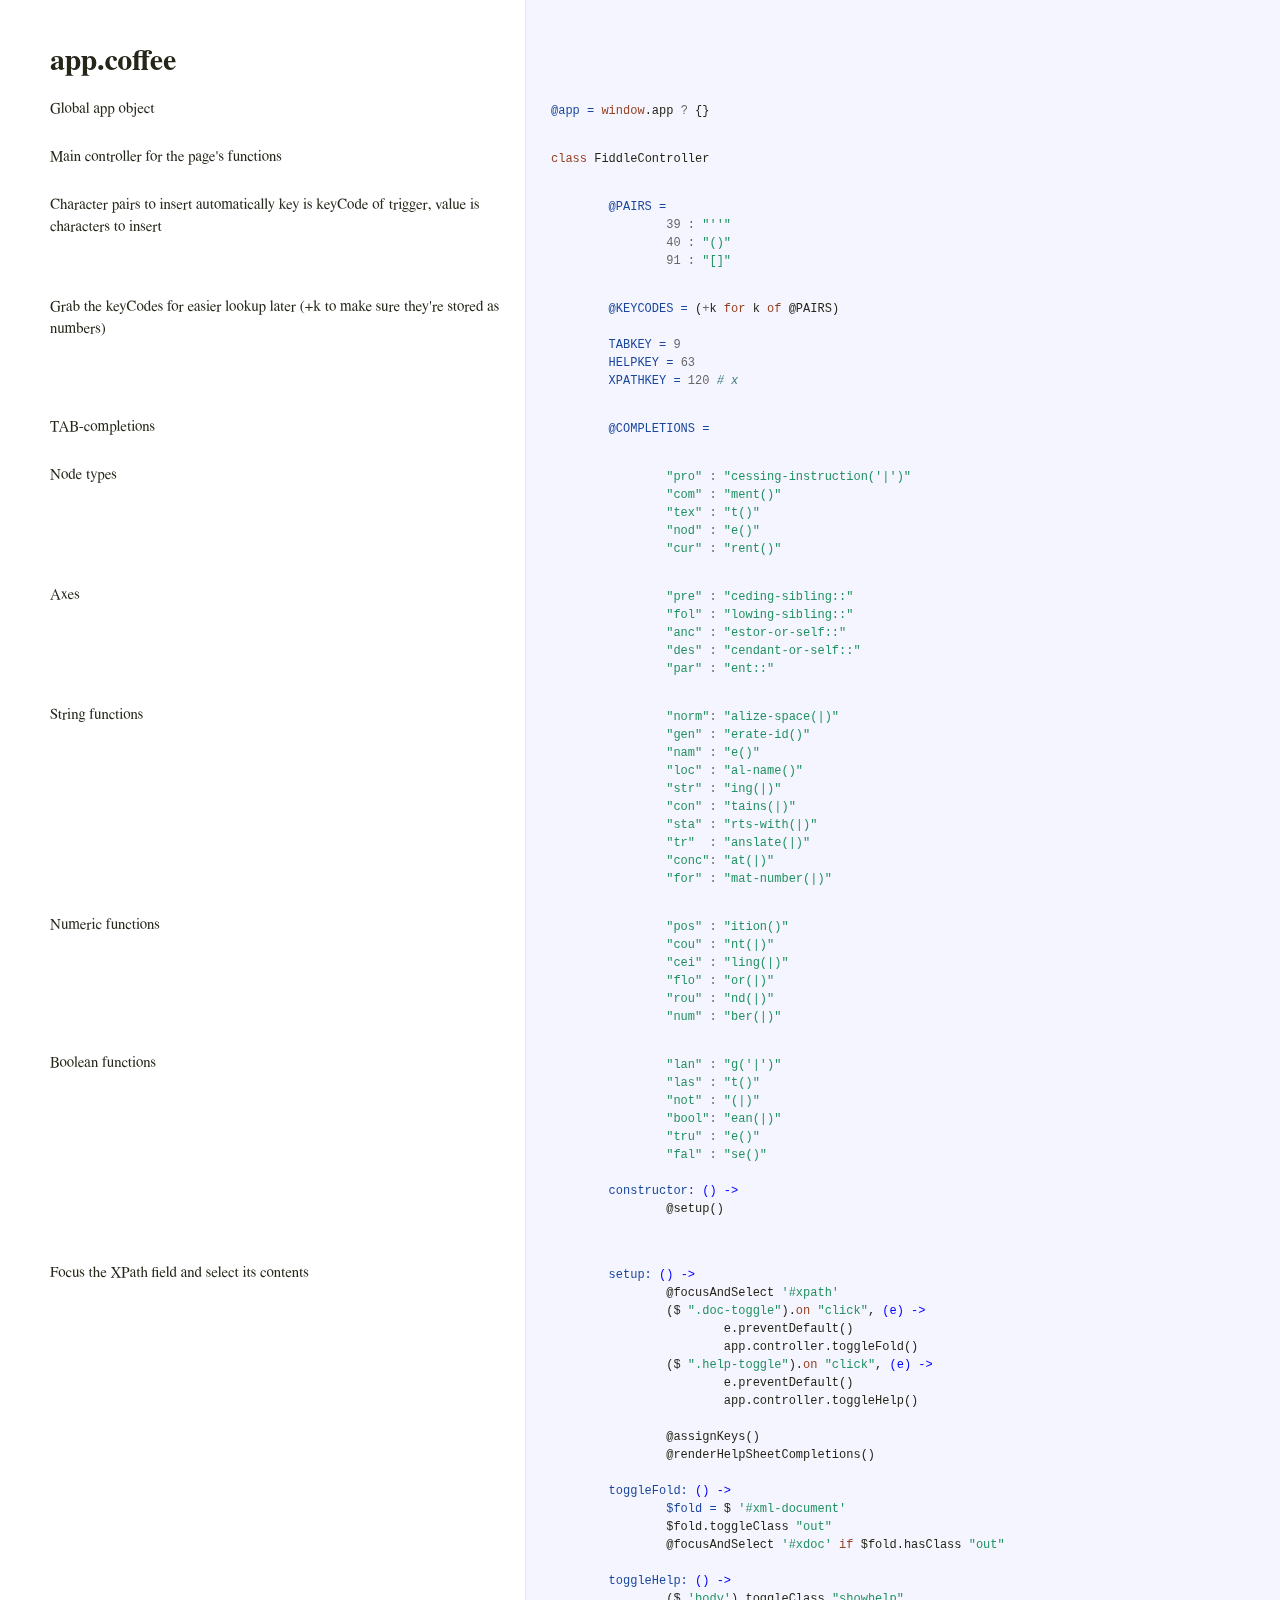
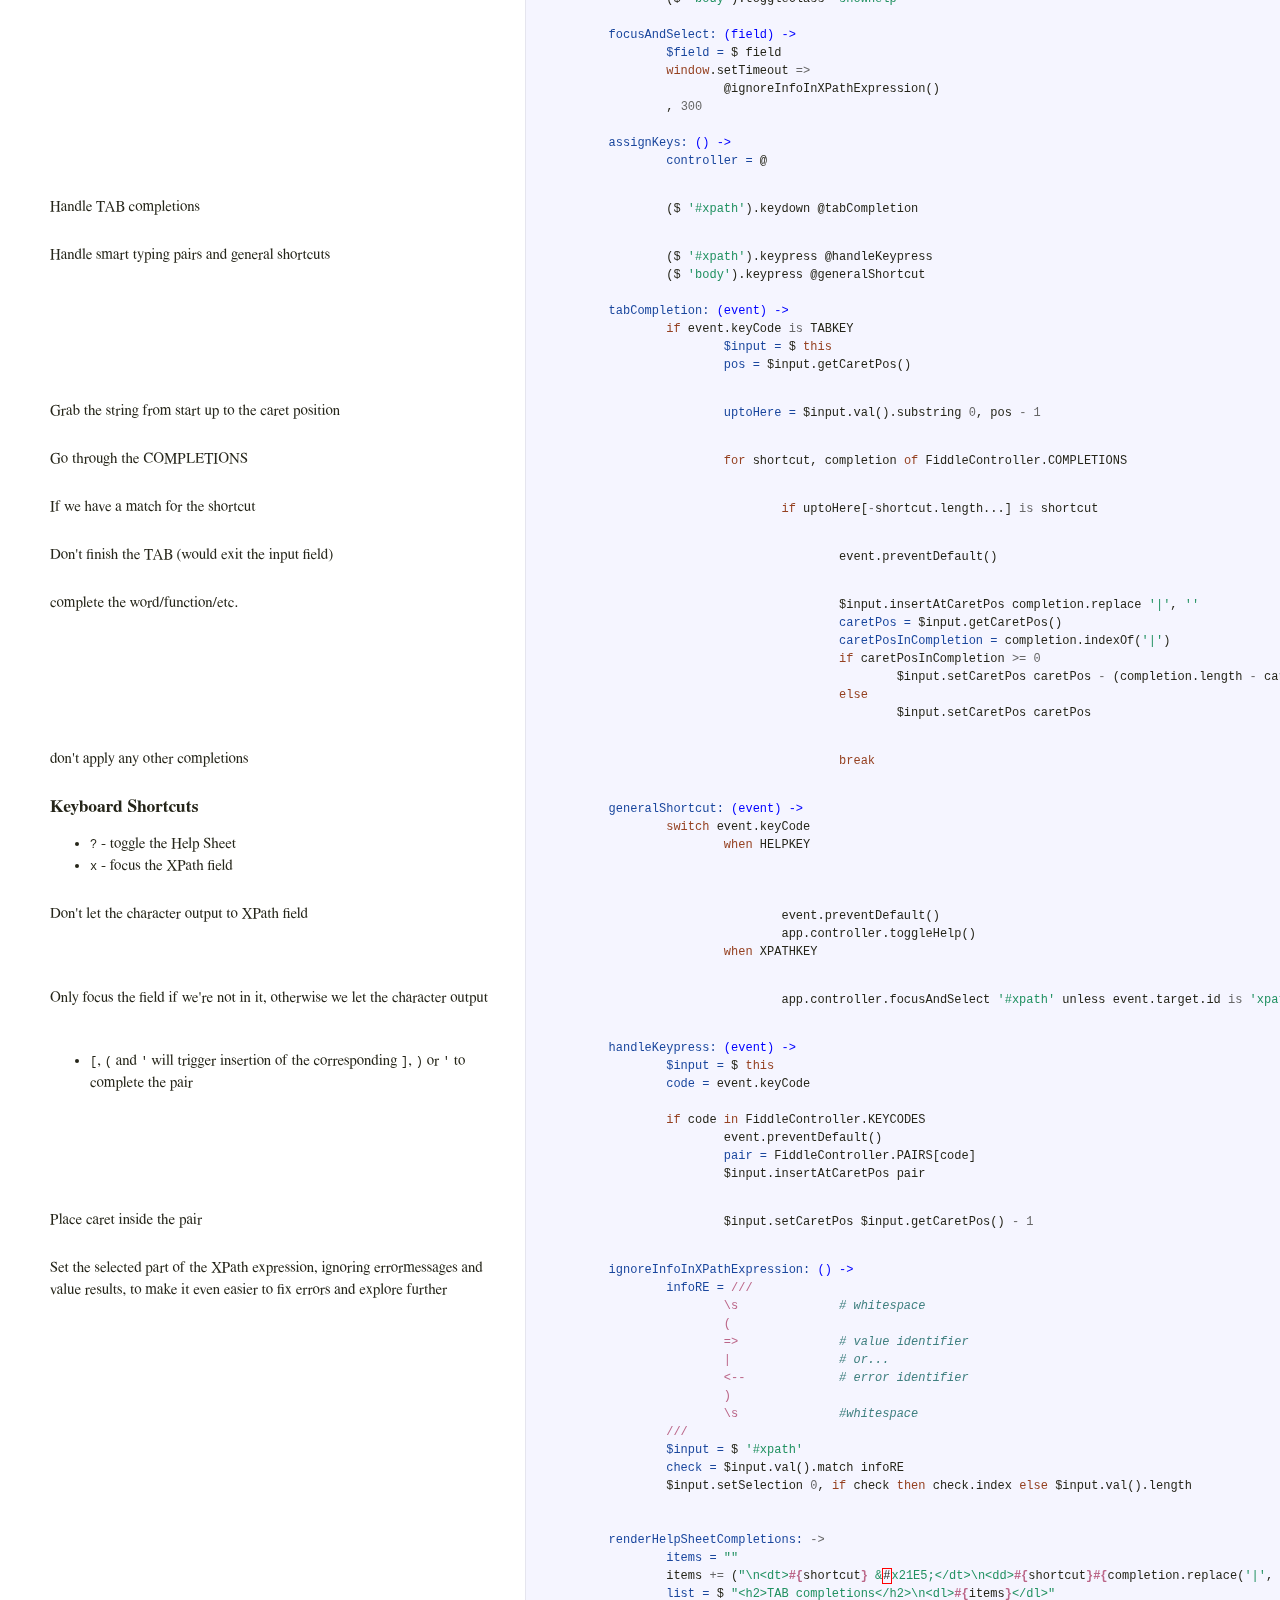
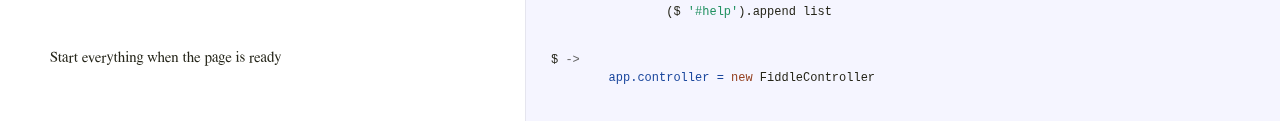
==== commit da2ae90c: "Update docs/" ====
--- a/docs/app.html
+++ b/docs/app.html
@@ -6,7 +6,7 @@
 
 	<span class="nv">TABKEY = </span><span class="mi">9</span>
 	<span class="nv">HELPKEY = </span><span class="mi">63</span>
-	<span class="nv">XPATHKEY = </span><span class="mi">120</span> <span class="c1"># x</span></pre></div>             </td>           </tr>                               <tr id="section-5">             <td class="docs">               <div class="pilwrap">                 <a class="pilcrow" href="#section-5">&#182;</a>               </div>               <p>TAB-completions</p>             </td>             <td class="code">               <div class="highlight"><pre>	<span class="vi">@COMPLETIONS =</span></pre></div>             </td>           </tr>                               <tr id="section-6">             <td class="docs">               <div class="pilwrap">                 <a class="pilcrow" href="#section-6">&#182;</a>               </div>               <p>Node types</p>             </td>             <td class="code">               <div class="highlight"><pre>		<span class="s">&quot;pro&quot;</span> <span class="o">:</span> <span class="s">&quot;cessing-instruction()&quot;</span>
+	<span class="nv">XPATHKEY = </span><span class="mi">120</span> <span class="c1"># x</span></pre></div>             </td>           </tr>                               <tr id="section-5">             <td class="docs">               <div class="pilwrap">                 <a class="pilcrow" href="#section-5">&#182;</a>               </div>               <p>TAB-completions</p>             </td>             <td class="code">               <div class="highlight"><pre>	<span class="vi">@COMPLETIONS =</span></pre></div>             </td>           </tr>                               <tr id="section-6">             <td class="docs">               <div class="pilwrap">                 <a class="pilcrow" href="#section-6">&#182;</a>               </div>               <p>Node types</p>             </td>             <td class="code">               <div class="highlight"><pre>		<span class="s">&quot;pro&quot;</span> <span class="o">:</span> <span class="s">&quot;cessing-instruction(&#39;|&#39;)&quot;</span>
 		<span class="s">&quot;com&quot;</span> <span class="o">:</span> <span class="s">&quot;ment()&quot;</span>
 		<span class="s">&quot;tex&quot;</span> <span class="o">:</span> <span class="s">&quot;t()&quot;</span>
 		<span class="s">&quot;nod&quot;</span> <span class="o">:</span> <span class="s">&quot;e()&quot;</span>
@@ -14,31 +14,31 @@
 		<span class="s">&quot;fol&quot;</span> <span class="o">:</span> <span class="s">&quot;lowing-sibling::&quot;</span>
 		<span class="s">&quot;anc&quot;</span> <span class="o">:</span> <span class="s">&quot;estor-or-self::&quot;</span>
 		<span class="s">&quot;des&quot;</span> <span class="o">:</span> <span class="s">&quot;cendant-or-self::&quot;</span>
-		<span class="s">&quot;par&quot;</span> <span class="o">:</span> <span class="s">&quot;ent::&quot;</span></pre></div>             </td>           </tr>                               <tr id="section-8">             <td class="docs">               <div class="pilwrap">                 <a class="pilcrow" href="#section-8">&#182;</a>               </div>               <p>String functions</p>             </td>             <td class="code">               <div class="highlight"><pre>		<span class="s">&quot;norm&quot;</span><span class="o">:</span> <span class="s">&quot;alize-space()&quot;</span>
+		<span class="s">&quot;par&quot;</span> <span class="o">:</span> <span class="s">&quot;ent::&quot;</span></pre></div>             </td>           </tr>                               <tr id="section-8">             <td class="docs">               <div class="pilwrap">                 <a class="pilcrow" href="#section-8">&#182;</a>               </div>               <p>String functions</p>             </td>             <td class="code">               <div class="highlight"><pre>		<span class="s">&quot;norm&quot;</span><span class="o">:</span> <span class="s">&quot;alize-space(|)&quot;</span>
 		<span class="s">&quot;gen&quot;</span> <span class="o">:</span> <span class="s">&quot;erate-id()&quot;</span>
 		<span class="s">&quot;nam&quot;</span> <span class="o">:</span> <span class="s">&quot;e()&quot;</span>
 		<span class="s">&quot;loc&quot;</span> <span class="o">:</span> <span class="s">&quot;al-name()&quot;</span>
-		<span class="s">&quot;str&quot;</span> <span class="o">:</span> <span class="s">&quot;ing()&quot;</span>
-		<span class="s">&quot;con&quot;</span> <span class="o">:</span> <span class="s">&quot;tains()&quot;</span>
-		<span class="s">&quot;sta&quot;</span> <span class="o">:</span> <span class="s">&quot;rts-with()&quot;</span>
-		<span class="s">&quot;tr&quot;</span>  <span class="o">:</span> <span class="s">&quot;anslate()&quot;</span>
-		<span class="s">&quot;conc&quot;</span><span class="o">:</span> <span class="s">&quot;at()&quot;</span>
-		<span class="s">&quot;for&quot;</span> <span class="o">:</span> <span class="s">&quot;mat-number()&quot;</span></pre></div>             </td>           </tr>                               <tr id="section-9">             <td class="docs">               <div class="pilwrap">                 <a class="pilcrow" href="#section-9">&#182;</a>               </div>               <p>Numeric functions</p>             </td>             <td class="code">               <div class="highlight"><pre>		<span class="s">&quot;pos&quot;</span> <span class="o">:</span> <span class="s">&quot;ition()&quot;</span>
-		<span class="s">&quot;cou&quot;</span> <span class="o">:</span> <span class="s">&quot;nt()&quot;</span>
-		<span class="s">&quot;cei&quot;</span> <span class="o">:</span> <span class="s">&quot;ling()&quot;</span>
-		<span class="s">&quot;flo&quot;</span> <span class="o">:</span> <span class="s">&quot;or()&quot;</span>
-		<span class="s">&quot;rou&quot;</span> <span class="o">:</span> <span class="s">&quot;nd()&quot;</span>
-		<span class="s">&quot;num&quot;</span> <span class="o">:</span> <span class="s">&quot;ber()&quot;</span></pre></div>             </td>           </tr>                               <tr id="section-10">             <td class="docs">               <div class="pilwrap">                 <a class="pilcrow" href="#section-10">&#182;</a>               </div>               <p>Boolean functions</p>             </td>             <td class="code">               <div class="highlight"><pre>		<span class="s">&quot;lan&quot;</span> <span class="o">:</span> <span class="s">&quot;g()&quot;</span>
+		<span class="s">&quot;str&quot;</span> <span class="o">:</span> <span class="s">&quot;ing(|)&quot;</span>
+		<span class="s">&quot;con&quot;</span> <span class="o">:</span> <span class="s">&quot;tains(|)&quot;</span>
+		<span class="s">&quot;sta&quot;</span> <span class="o">:</span> <span class="s">&quot;rts-with(|)&quot;</span>
+		<span class="s">&quot;tr&quot;</span>  <span class="o">:</span> <span class="s">&quot;anslate(|)&quot;</span>
+		<span class="s">&quot;conc&quot;</span><span class="o">:</span> <span class="s">&quot;at(|)&quot;</span>
+		<span class="s">&quot;for&quot;</span> <span class="o">:</span> <span class="s">&quot;mat-number(|)&quot;</span></pre></div>             </td>           </tr>                               <tr id="section-9">             <td class="docs">               <div class="pilwrap">                 <a class="pilcrow" href="#section-9">&#182;</a>               </div>               <p>Numeric functions</p>             </td>             <td class="code">               <div class="highlight"><pre>		<span class="s">&quot;pos&quot;</span> <span class="o">:</span> <span class="s">&quot;ition()&quot;</span>
+		<span class="s">&quot;cou&quot;</span> <span class="o">:</span> <span class="s">&quot;nt(|)&quot;</span>
+		<span class="s">&quot;cei&quot;</span> <span class="o">:</span> <span class="s">&quot;ling(|)&quot;</span>
+		<span class="s">&quot;flo&quot;</span> <span class="o">:</span> <span class="s">&quot;or(|)&quot;</span>
+		<span class="s">&quot;rou&quot;</span> <span class="o">:</span> <span class="s">&quot;nd(|)&quot;</span>
+		<span class="s">&quot;num&quot;</span> <span class="o">:</span> <span class="s">&quot;ber(|)&quot;</span></pre></div>             </td>           </tr>                               <tr id="section-10">             <td class="docs">               <div class="pilwrap">                 <a class="pilcrow" href="#section-10">&#182;</a>               </div>               <p>Boolean functions</p>             </td>             <td class="code">               <div class="highlight"><pre>		<span class="s">&quot;lan&quot;</span> <span class="o">:</span> <span class="s">&quot;g(&#39;|&#39;)&quot;</span>
 		<span class="s">&quot;las&quot;</span> <span class="o">:</span> <span class="s">&quot;t()&quot;</span>
-		<span class="s">&quot;not&quot;</span> <span class="o">:</span> <span class="s">&quot;()&quot;</span>
-		<span class="s">&quot;bool&quot;</span><span class="o">:</span> <span class="s">&quot;ean()&quot;</span>
+		<span class="s">&quot;not&quot;</span> <span class="o">:</span> <span class="s">&quot;(|)&quot;</span>
+		<span class="s">&quot;bool&quot;</span><span class="o">:</span> <span class="s">&quot;ean(|)&quot;</span>
 		<span class="s">&quot;tru&quot;</span> <span class="o">:</span> <span class="s">&quot;e()&quot;</span>
 		<span class="s">&quot;fal&quot;</span> <span class="o">:</span> <span class="s">&quot;se()&quot;</span>
 	
 	<span class="nv">constructor: </span><span class="nf">() -&gt;</span>
 		<span class="nx">@setup</span><span class="p">()</span>
 	</pre></div>             </td>           </tr>                               <tr id="section-11">             <td class="docs">               <div class="pilwrap">                 <a class="pilcrow" href="#section-11">&#182;</a>               </div>               <p>Focus the XPath field and select its contents</p>             </td>             <td class="code">               <div class="highlight"><pre>	<span class="nv">setup: </span><span class="nf">() -&gt;</span>
-		<span class="nx">@focusAndSelect</span> <span class="s">&quot;</span><span class="err">#</span><span class="s">xpath&quot;</span>
+		<span class="nx">@focusAndSelect</span> <span class="s">&#39;#xpath&#39;</span>
 		<span class="p">(</span><span class="nx">$</span> <span class="s">&quot;.doc-toggle&quot;</span><span class="p">).</span><span class="kc">on</span> <span class="s">&quot;click&quot;</span><span class="p">,</span> <span class="nf">(e) -&gt;</span>
 			<span class="nx">e</span><span class="p">.</span><span class="nx">preventDefault</span><span class="p">()</span>
 			<span class="nx">app</span><span class="p">.</span><span class="nx">controller</span><span class="p">.</span><span class="nx">toggleFold</span><span class="p">()</span>
@@ -50,17 +50,17 @@
 		<span class="nx">@renderHelpSheetCompletions</span><span class="p">()</span>
 	
 	<span class="nv">toggleFold: </span><span class="nf">() -&gt;</span>
-		<span class="nv">$fold = </span><span class="nx">$</span> <span class="s">&quot;</span><span class="err">#</span><span class="s">xml-document&quot;</span>
+		<span class="nv">$fold = </span><span class="nx">$</span> <span class="s">&#39;#xml-document&#39;</span>
 		<span class="nx">$fold</span><span class="p">.</span><span class="nx">toggleClass</span> <span class="s">&quot;out&quot;</span>
-		<span class="nx">@focusAndSelect</span> <span class="s">&quot;</span><span class="err">#</span><span class="s">xdoc&quot;</span> <span class="k">if</span> <span class="nx">$fold</span><span class="p">.</span><span class="nx">hasClass</span> <span class="s">&quot;out&quot;</span>
+		<span class="nx">@focusAndSelect</span> <span class="s">&#39;#xdoc&#39;</span> <span class="k">if</span> <span class="nx">$fold</span><span class="p">.</span><span class="nx">hasClass</span> <span class="s">&quot;out&quot;</span>
 		
 	<span class="nv">toggleHelp: </span><span class="nf">() -&gt;</span>
 		<span class="p">(</span><span class="nx">$</span> <span class="s">&#39;body&#39;</span><span class="p">).</span><span class="nx">toggleClass</span> <span class="s">&quot;showhelp&quot;</span>
 
 	<span class="nv">focusAndSelect: </span><span class="nf">(field) -&gt;</span>
 		<span class="nv">$field = </span><span class="nx">$</span> <span class="nx">field</span>
-		<span class="nb">window</span><span class="p">.</span><span class="nx">setTimeout</span> <span class="o">-&gt;</span>
-			<span class="nx">$field</span><span class="p">[</span><span class="mi">0</span><span class="p">].</span><span class="nx">select</span><span class="p">()</span>
+		<span class="nb">window</span><span class="p">.</span><span class="nx">setTimeout</span> <span class="o">=&gt;</span>
+			<span class="nx">@ignoreInfoInXPathExpression</span><span class="p">()</span>
 		<span class="p">,</span> <span class="mi">300</span>
 
 	<span class="nv">assignKeys: </span><span class="nf">() -&gt;</span>
@@ -70,7 +70,13 @@
 	<span class="nv">tabCompletion: </span><span class="nf">(event) -&gt;</span>
 		<span class="k">if</span> <span class="nx">event</span><span class="p">.</span><span class="nx">keyCode</span> <span class="o">is</span> <span class="nx">TABKEY</span>
 			<span class="nv">$input = </span><span class="nx">$</span> <span class="k">this</span>
-			<span class="nv">pos = </span><span class="nx">$input</span><span class="p">.</span><span class="nx">getCaretPos</span><span class="p">()</span></pre></div>             </td>           </tr>                               <tr id="section-14">             <td class="docs">               <div class="pilwrap">                 <a class="pilcrow" href="#section-14">&#182;</a>               </div>               <p>Grab the string from start up to the caret position</p>             </td>             <td class="code">               <div class="highlight"><pre>			<span class="nv">uptoHere = </span><span class="nx">$input</span><span class="p">.</span><span class="nx">val</span><span class="p">().</span><span class="nx">substring</span> <span class="mi">0</span><span class="p">,</span> <span class="nx">pos</span></pre></div>             </td>           </tr>                               <tr id="section-15">             <td class="docs">               <div class="pilwrap">                 <a class="pilcrow" href="#section-15">&#182;</a>               </div>               <p>Go through the COMPLETIONS</p>             </td>             <td class="code">               <div class="highlight"><pre>			<span class="k">for</span> <span class="nx">shortcut</span><span class="p">,</span> <span class="nx">completion</span> <span class="k">of</span> <span class="nx">FiddleController</span><span class="p">.</span><span class="nx">COMPLETIONS</span></pre></div>             </td>           </tr>                               <tr id="section-16">             <td class="docs">               <div class="pilwrap">                 <a class="pilcrow" href="#section-16">&#182;</a>               </div>               <p>If we have a match for the shortcut</p>             </td>             <td class="code">               <div class="highlight"><pre>				<span class="k">if</span> <span class="nx">uptoHere</span><span class="p">[</span><span class="o">-</span><span class="nx">shortcut</span><span class="p">.</span><span class="nx">length</span><span class="p">...]</span> <span class="o">is</span> <span class="nx">shortcut</span></pre></div>             </td>           </tr>                               <tr id="section-17">             <td class="docs">               <div class="pilwrap">                 <a class="pilcrow" href="#section-17">&#182;</a>               </div>               <p>Don't finish the TAB (would exit the input field) </p>             </td>             <td class="code">               <div class="highlight"><pre>					<span class="nx">event</span><span class="p">.</span><span class="nx">preventDefault</span><span class="p">()</span></pre></div>             </td>           </tr>                               <tr id="section-18">             <td class="docs">               <div class="pilwrap">                 <a class="pilcrow" href="#section-18">&#182;</a>               </div>               <p>complete the word/function/etc.</p>             </td>             <td class="code">               <div class="highlight"><pre>					<span class="nx">$input</span><span class="p">.</span><span class="nx">insertAtCaretPos</span> <span class="nx">completion</span></pre></div>             </td>           </tr>                               <tr id="section-19">             <td class="docs">               <div class="pilwrap">                 <a class="pilcrow" href="#section-19">&#182;</a>               </div>               <p>don't apply any other completions </p>             </td>             <td class="code">               <div class="highlight"><pre>					<span class="k">break</span></pre></div>             </td>           </tr>                               <tr id="section-20">             <td class="docs">               <div class="pilwrap">                 <a class="pilcrow" href="#section-20">&#182;</a>               </div>               <h3>Keyboard Shortcuts</h3>
+			<span class="nv">pos = </span><span class="nx">$input</span><span class="p">.</span><span class="nx">getCaretPos</span><span class="p">()</span></pre></div>             </td>           </tr>                               <tr id="section-14">             <td class="docs">               <div class="pilwrap">                 <a class="pilcrow" href="#section-14">&#182;</a>               </div>               <p>Grab the string from start up to the caret position</p>             </td>             <td class="code">               <div class="highlight"><pre>			<span class="nv">uptoHere = </span><span class="nx">$input</span><span class="p">.</span><span class="nx">val</span><span class="p">().</span><span class="nx">substring</span> <span class="mi">0</span><span class="p">,</span> <span class="nx">pos</span> <span class="o">-</span> <span class="mi">1</span></pre></div>             </td>           </tr>                               <tr id="section-15">             <td class="docs">               <div class="pilwrap">                 <a class="pilcrow" href="#section-15">&#182;</a>               </div>               <p>Go through the COMPLETIONS</p>             </td>             <td class="code">               <div class="highlight"><pre>			<span class="k">for</span> <span class="nx">shortcut</span><span class="p">,</span> <span class="nx">completion</span> <span class="k">of</span> <span class="nx">FiddleController</span><span class="p">.</span><span class="nx">COMPLETIONS</span></pre></div>             </td>           </tr>                               <tr id="section-16">             <td class="docs">               <div class="pilwrap">                 <a class="pilcrow" href="#section-16">&#182;</a>               </div>               <p>If we have a match for the shortcut</p>             </td>             <td class="code">               <div class="highlight"><pre>				<span class="k">if</span> <span class="nx">uptoHere</span><span class="p">[</span><span class="o">-</span><span class="nx">shortcut</span><span class="p">.</span><span class="nx">length</span><span class="p">...]</span> <span class="o">is</span> <span class="nx">shortcut</span></pre></div>             </td>           </tr>                               <tr id="section-17">             <td class="docs">               <div class="pilwrap">                 <a class="pilcrow" href="#section-17">&#182;</a>               </div>               <p>Don't finish the TAB (would exit the input field) </p>             </td>             <td class="code">               <div class="highlight"><pre>					<span class="nx">event</span><span class="p">.</span><span class="nx">preventDefault</span><span class="p">()</span></pre></div>             </td>           </tr>                               <tr id="section-18">             <td class="docs">               <div class="pilwrap">                 <a class="pilcrow" href="#section-18">&#182;</a>               </div>               <p>complete the word/function/etc.</p>             </td>             <td class="code">               <div class="highlight"><pre>					<span class="nx">$input</span><span class="p">.</span><span class="nx">insertAtCaretPos</span> <span class="nx">completion</span><span class="p">.</span><span class="nx">replace</span> <span class="s">&#39;|&#39;</span><span class="p">,</span> <span class="s">&#39;&#39;</span>
+					<span class="nv">caretPos = </span><span class="nx">$input</span><span class="p">.</span><span class="nx">getCaretPos</span><span class="p">()</span>
+					<span class="nv">caretPosInCompletion = </span><span class="nx">completion</span><span class="p">.</span><span class="nx">indexOf</span><span class="p">(</span><span class="s">&#39;|&#39;</span><span class="p">)</span>
+					<span class="k">if</span> <span class="nx">caretPosInCompletion</span> <span class="o">&gt;=</span> <span class="mi">0</span>
+						<span class="nx">$input</span><span class="p">.</span><span class="nx">setCaretPos</span> <span class="nx">caretPos</span> <span class="o">-</span> <span class="p">(</span><span class="nx">completion</span><span class="p">.</span><span class="nx">length</span> <span class="o">-</span> <span class="nx">caretPosInCompletion</span><span class="p">)</span> <span class="o">+</span> <span class="mi">1</span>
+					<span class="k">else</span>
+						<span class="nx">$input</span><span class="p">.</span><span class="nx">setCaretPos</span> <span class="nx">caretPos</span></pre></div>             </td>           </tr>                               <tr id="section-19">             <td class="docs">               <div class="pilwrap">                 <a class="pilcrow" href="#section-19">&#182;</a>               </div>               <p>don't apply any other completions </p>             </td>             <td class="code">               <div class="highlight"><pre>					<span class="k">break</span></pre></div>             </td>           </tr>                               <tr id="section-20">             <td class="docs">               <div class="pilwrap">                 <a class="pilcrow" href="#section-20">&#182;</a>               </div>               <h3>Keyboard Shortcuts</h3>
 
 <ul>
 <li><code>?</code> - toggle the Help Sheet</li>
@@ -88,17 +94,27 @@
 		<span class="k">if</span> <span class="nx">code</span> <span class="k">in</span> <span class="nx">FiddleController</span><span class="p">.</span><span class="nx">KEYCODES</span>
 			<span class="nx">event</span><span class="p">.</span><span class="nx">preventDefault</span><span class="p">()</span>
 			<span class="nv">pair = </span><span class="nx">FiddleController</span><span class="p">.</span><span class="nx">PAIRS</span><span class="p">[</span><span class="nx">code</span><span class="p">]</span>
-			<span class="nx">$input</span><span class="p">.</span><span class="nx">insertAtCaretPos</span> <span class="nx">pair</span></pre></div>             </td>           </tr>                               <tr id="section-24">             <td class="docs">               <div class="pilwrap">                 <a class="pilcrow" href="#section-24">&#182;</a>               </div>               <p>looks wrong, but it works...</p>             </td>             <td class="code">               <div class="highlight"><pre>			<span class="nx">$input</span><span class="p">.</span><span class="nx">setCaretPos</span> <span class="nx">$input</span><span class="p">.</span><span class="nx">getCaretPos</span><span class="p">()</span>
-	
-	<span class="nv">sendCharacters: </span><span class="nf">(chars) -&gt;</span>
-		<span class="nv">oldValue = </span><span class="p">(</span><span class="nx">$</span> <span class="s">&#39;#xpath&#39;</span><span class="p">).</span><span class="nx">val</span><span class="p">()</span>
-		<span class="p">(</span><span class="nx">$</span> <span class="s">&#39;#xpath&#39;</span><span class="p">).</span><span class="nx">val</span> <span class="nx">oldValue</span> <span class="o">+</span> <span class="nx">chars</span>
+			<span class="nx">$input</span><span class="p">.</span><span class="nx">insertAtCaretPos</span> <span class="nx">pair</span></pre></div>             </td>           </tr>                               <tr id="section-24">             <td class="docs">               <div class="pilwrap">                 <a class="pilcrow" href="#section-24">&#182;</a>               </div>               <p>Place caret inside the pair</p>             </td>             <td class="code">               <div class="highlight"><pre>			<span class="nx">$input</span><span class="p">.</span><span class="nx">setCaretPos</span> <span class="nx">$input</span><span class="p">.</span><span class="nx">getCaretPos</span><span class="p">()</span> <span class="o">-</span> <span class="mi">1</span></pre></div>             </td>           </tr>                               <tr id="section-25">             <td class="docs">               <div class="pilwrap">                 <a class="pilcrow" href="#section-25">&#182;</a>               </div>               <p>Set the selected part of the XPath expression, ignoring errormessages and value results,
+to make it even easier to fix errors and explore further</p>             </td>             <td class="code">               <div class="highlight"><pre>	<span class="nv">ignoreInfoInXPathExpression: </span><span class="nf">() -&gt;</span>
+		<span class="nv">infoRE = </span><span class="sr">///</span>
+			<span class="sr">\s		</span><span class="c1"># whitespace</span>
+			<span class="sr">(</span>
+<span class="sr">			=&gt;		</span><span class="c1"># value identifier</span>
+			<span class="sr">|		</span><span class="c1"># or...</span>
+			<span class="sr">&lt;--		</span><span class="c1"># error identifier</span>
+			<span class="sr">)</span>
+<span class="sr">			\s		</span><span class="c1">#whitespace	</span>
+		<span class="sr">///</span>
+		<span class="nv">$input = </span><span class="nx">$</span> <span class="s">&#39;#xpath&#39;</span>
+		<span class="nv">check = </span><span class="nx">$input</span><span class="p">.</span><span class="nx">val</span><span class="p">().</span><span class="nx">match</span> <span class="nx">infoRE</span>
+		<span class="nx">$input</span><span class="p">.</span><span class="nx">setSelection</span> <span class="mi">0</span><span class="p">,</span> <span class="k">if</span> <span class="nx">check</span> <span class="k">then</span> <span class="nx">check</span><span class="p">.</span><span class="nx">index</span> <span class="k">else</span> <span class="nx">$input</span><span class="p">.</span><span class="nx">val</span><span class="p">().</span><span class="nx">length</span>
+			
 		
 	<span class="nv">renderHelpSheetCompletions: </span><span class="o">-&gt;</span>
 		<span class="nv">items = </span><span class="s">&quot;&quot;</span>
-		<span class="nx">items</span> <span class="o">+=</span> <span class="p">(</span><span class="s">&quot;\n&lt;dt&gt;</span><span class="si">#{</span><span class="nx">shortcut</span><span class="si">}</span><span class="s"> &amp;</span><span class="err">#</span><span class="s">x21E5;&lt;/dt&gt;\n&lt;dd&gt;</span><span class="si">#{</span><span class="nx">shortcut</span><span class="si">}#{</span><span class="nx">completion</span><span class="si">}</span><span class="s">&lt;/dd&gt;&quot;</span><span class="p">)</span> <span class="k">for</span> <span class="nx">shortcut</span><span class="p">,</span> <span class="nx">completion</span> <span class="k">of</span> <span class="nx">FiddleController</span><span class="p">.</span><span class="nx">COMPLETIONS</span> 
+		<span class="nx">items</span> <span class="o">+=</span> <span class="p">(</span><span class="s">&quot;\n&lt;dt&gt;</span><span class="si">#{</span><span class="nx">shortcut</span><span class="si">}</span><span class="s"> &amp;</span><span class="err">#</span><span class="s">x21E5;&lt;/dt&gt;\n&lt;dd&gt;</span><span class="si">#{</span><span class="nx">shortcut</span><span class="si">}#{</span><span class="nx">completion</span><span class="p">.</span><span class="nx">replace</span><span class="p">(</span><span class="s">&#39;|&#39;</span><span class="p">,</span> <span class="s">&#39;&#39;</span><span class="p">)</span><span class="si">}</span><span class="s">&lt;/dd&gt;&quot;</span><span class="p">)</span> <span class="k">for</span> <span class="nx">shortcut</span><span class="p">,</span> <span class="nx">completion</span> <span class="k">of</span> <span class="nx">FiddleController</span><span class="p">.</span><span class="nx">COMPLETIONS</span> 
 		<span class="nv">list = </span><span class="nx">$</span> <span class="s">&quot;&lt;h2&gt;TAB completions&lt;/h2&gt;\n&lt;dl&gt;</span><span class="si">#{</span><span class="nx">items</span><span class="si">}</span><span class="s">&lt;/dl&gt;&quot;</span>
-		<span class="p">(</span><span class="nx">$</span> <span class="s">&#39;#help&#39;</span><span class="p">).</span><span class="nx">append</span> <span class="nx">list</span></pre></div>             </td>           </tr>                               <tr id="section-25">             <td class="docs">               <div class="pilwrap">                 <a class="pilcrow" href="#section-25">&#182;</a>               </div>               <p>Start everything when the page is ready</p>             </td>             <td class="code">               <div class="highlight"><pre><span class="nx">$</span> <span class="o">-&gt;</span>
+		<span class="p">(</span><span class="nx">$</span> <span class="s">&#39;#help&#39;</span><span class="p">).</span><span class="nx">append</span> <span class="nx">list</span></pre></div>             </td>           </tr>                               <tr id="section-26">             <td class="docs">               <div class="pilwrap">                 <a class="pilcrow" href="#section-26">&#182;</a>               </div>               <p>Start everything when the page is ready</p>             </td>             <td class="code">               <div class="highlight"><pre><span class="nx">$</span> <span class="o">-&gt;</span>
 	<span class="nv">app.controller = </span><span class="k">new</span> <span class="nx">FiddleController</span>
 
 </pre></div>             </td>           </tr>                </tbody>     </table>   </div> </body> </html> 